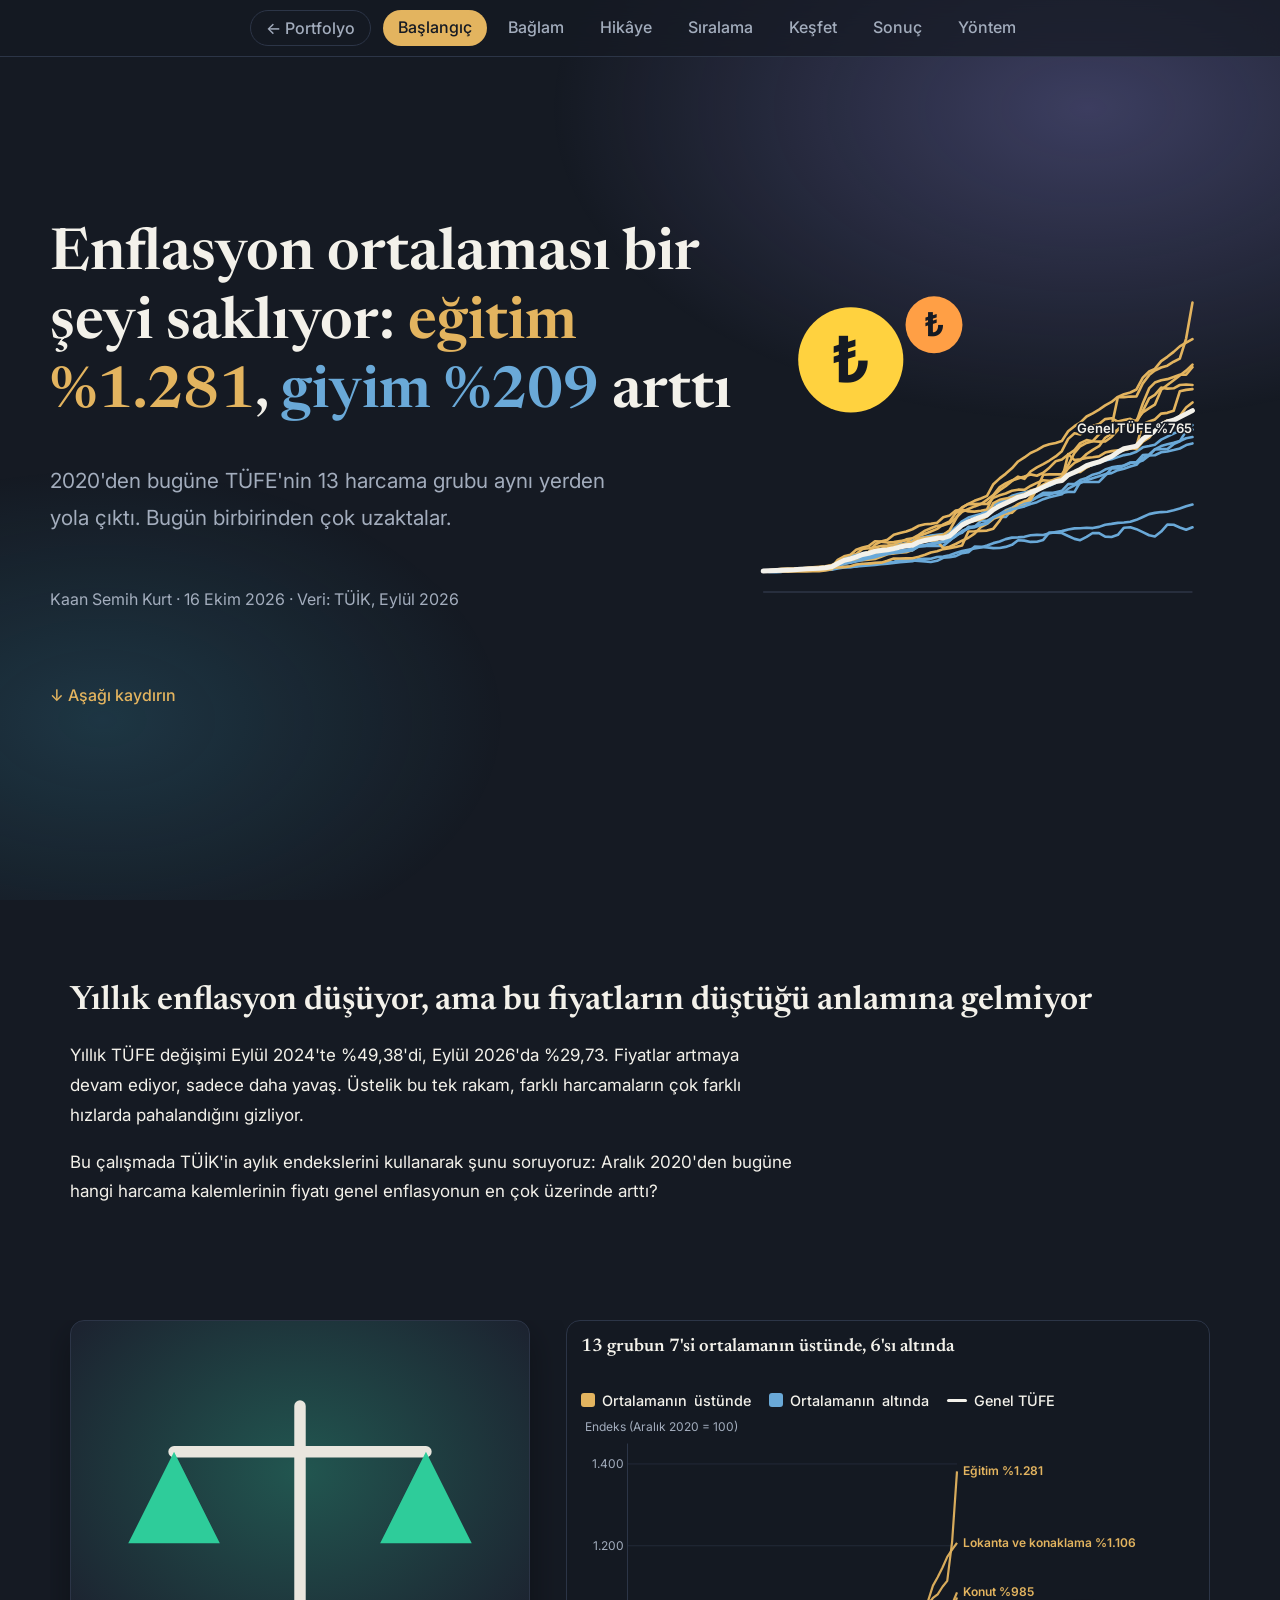
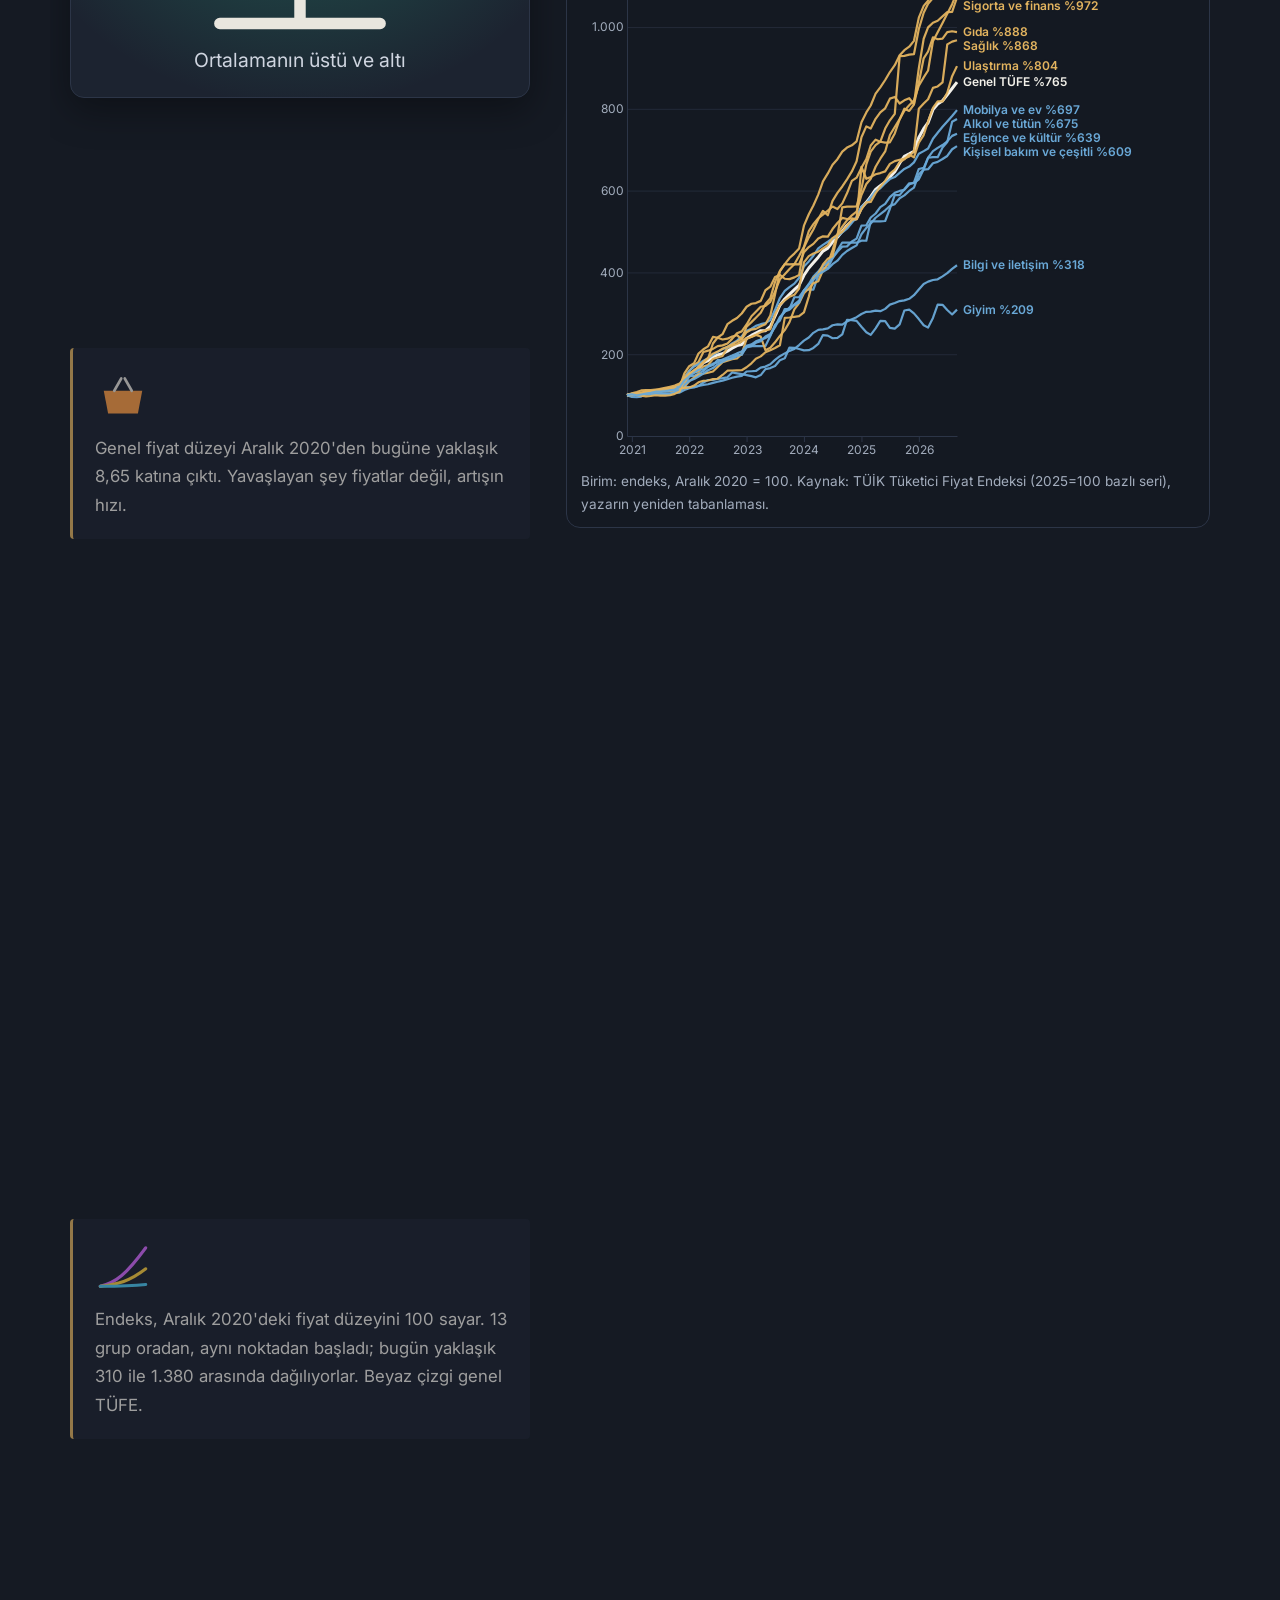
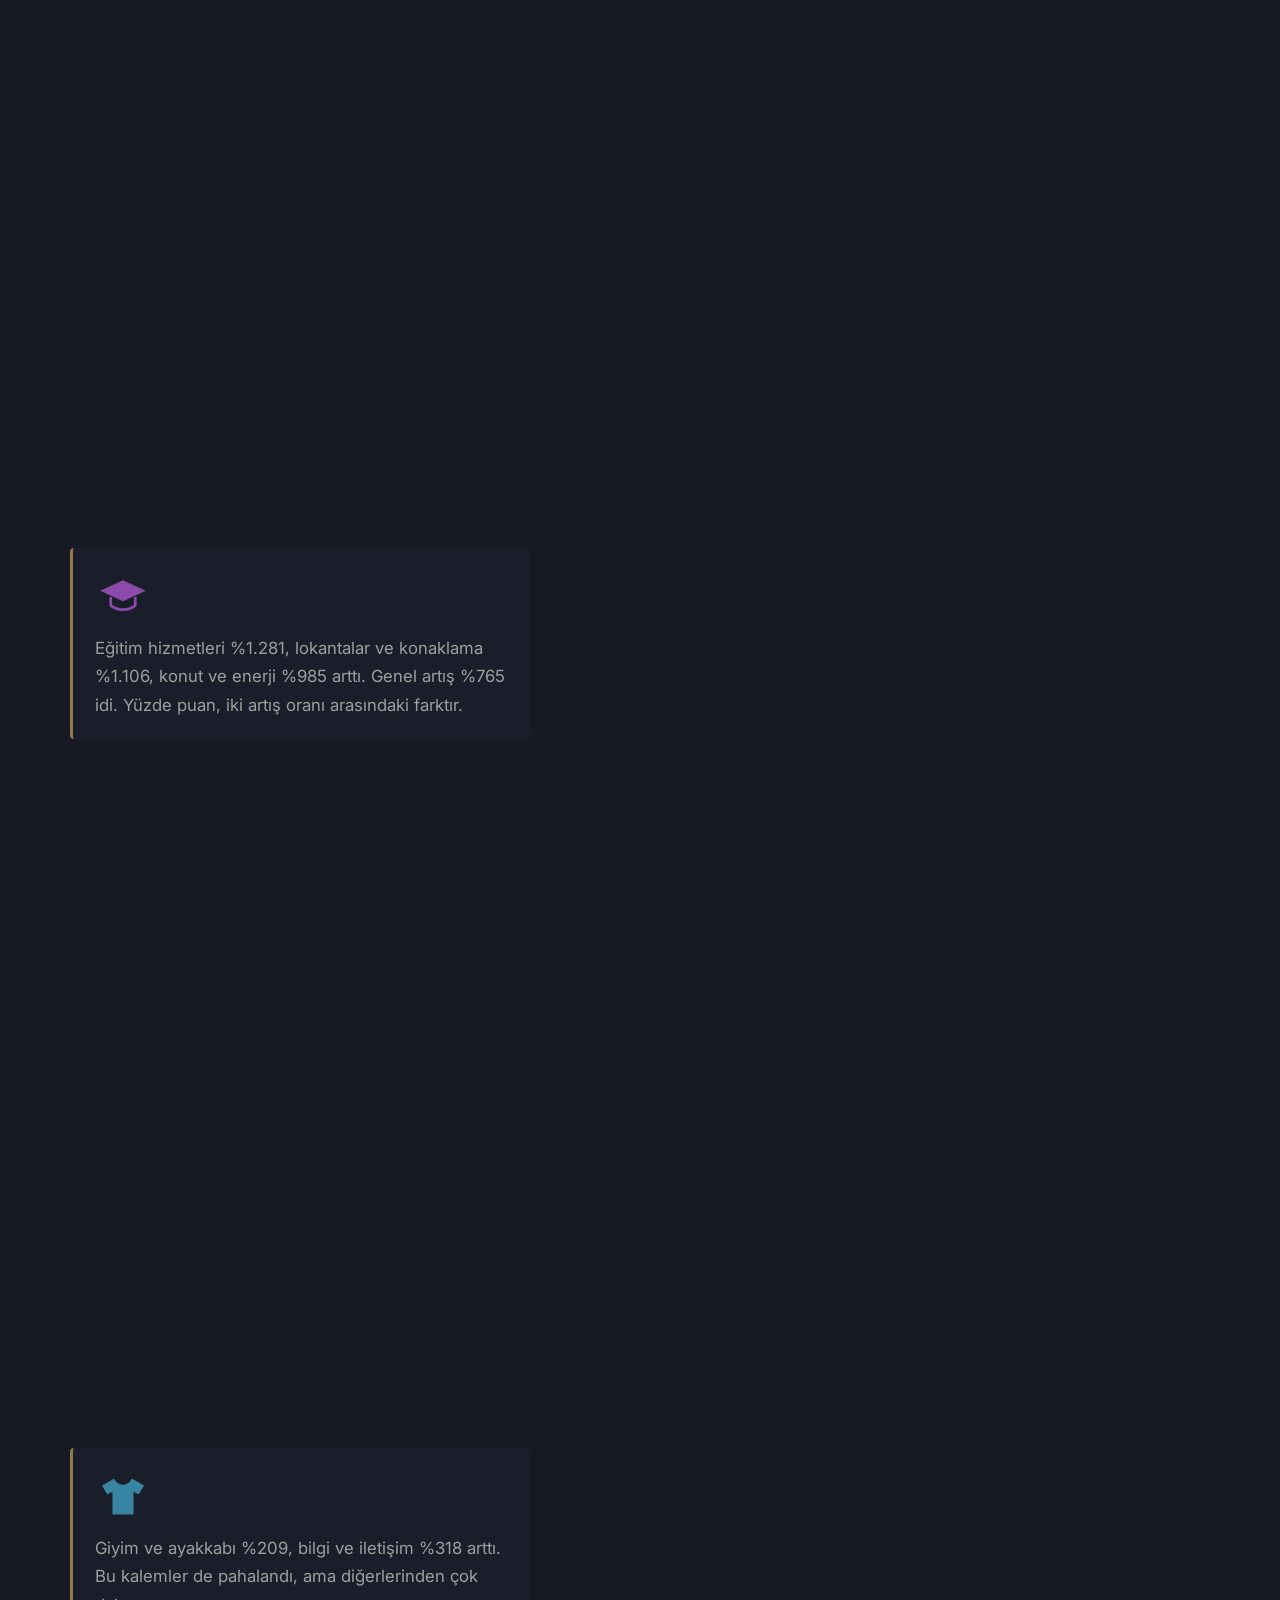
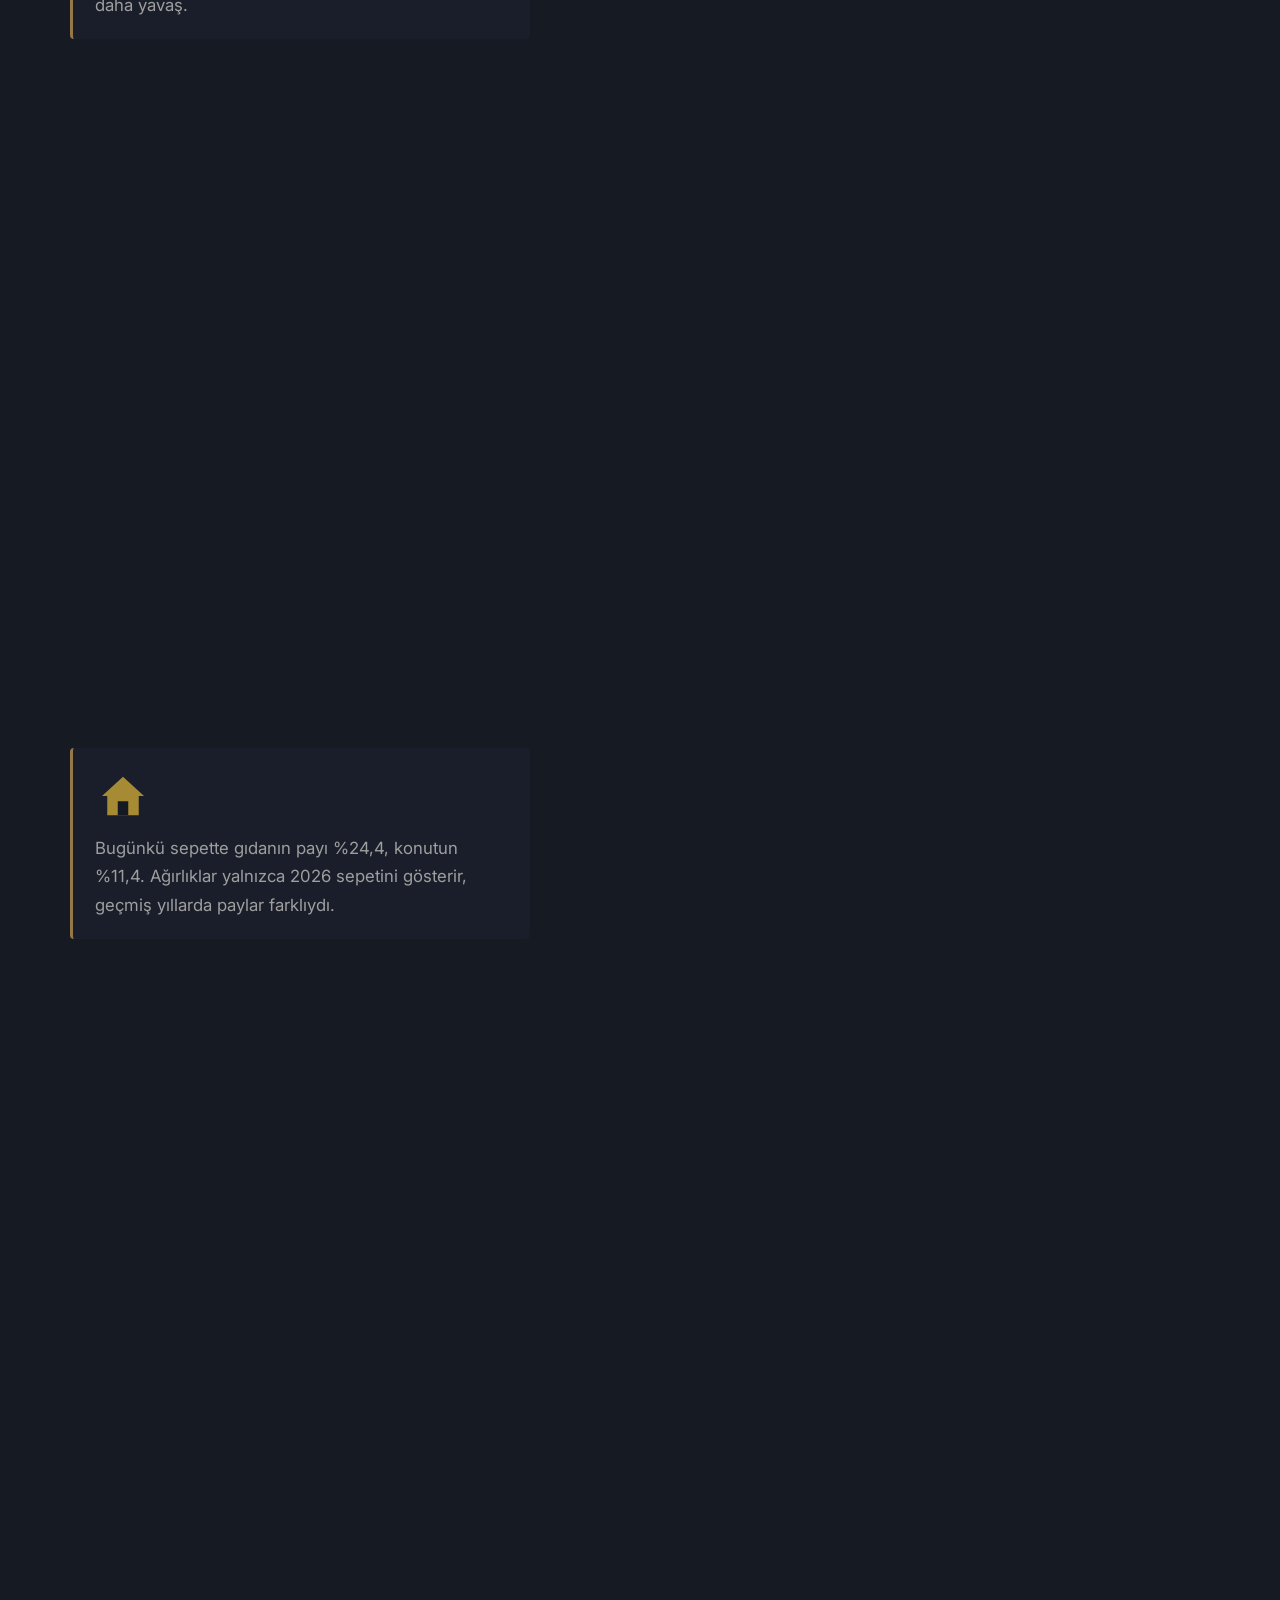
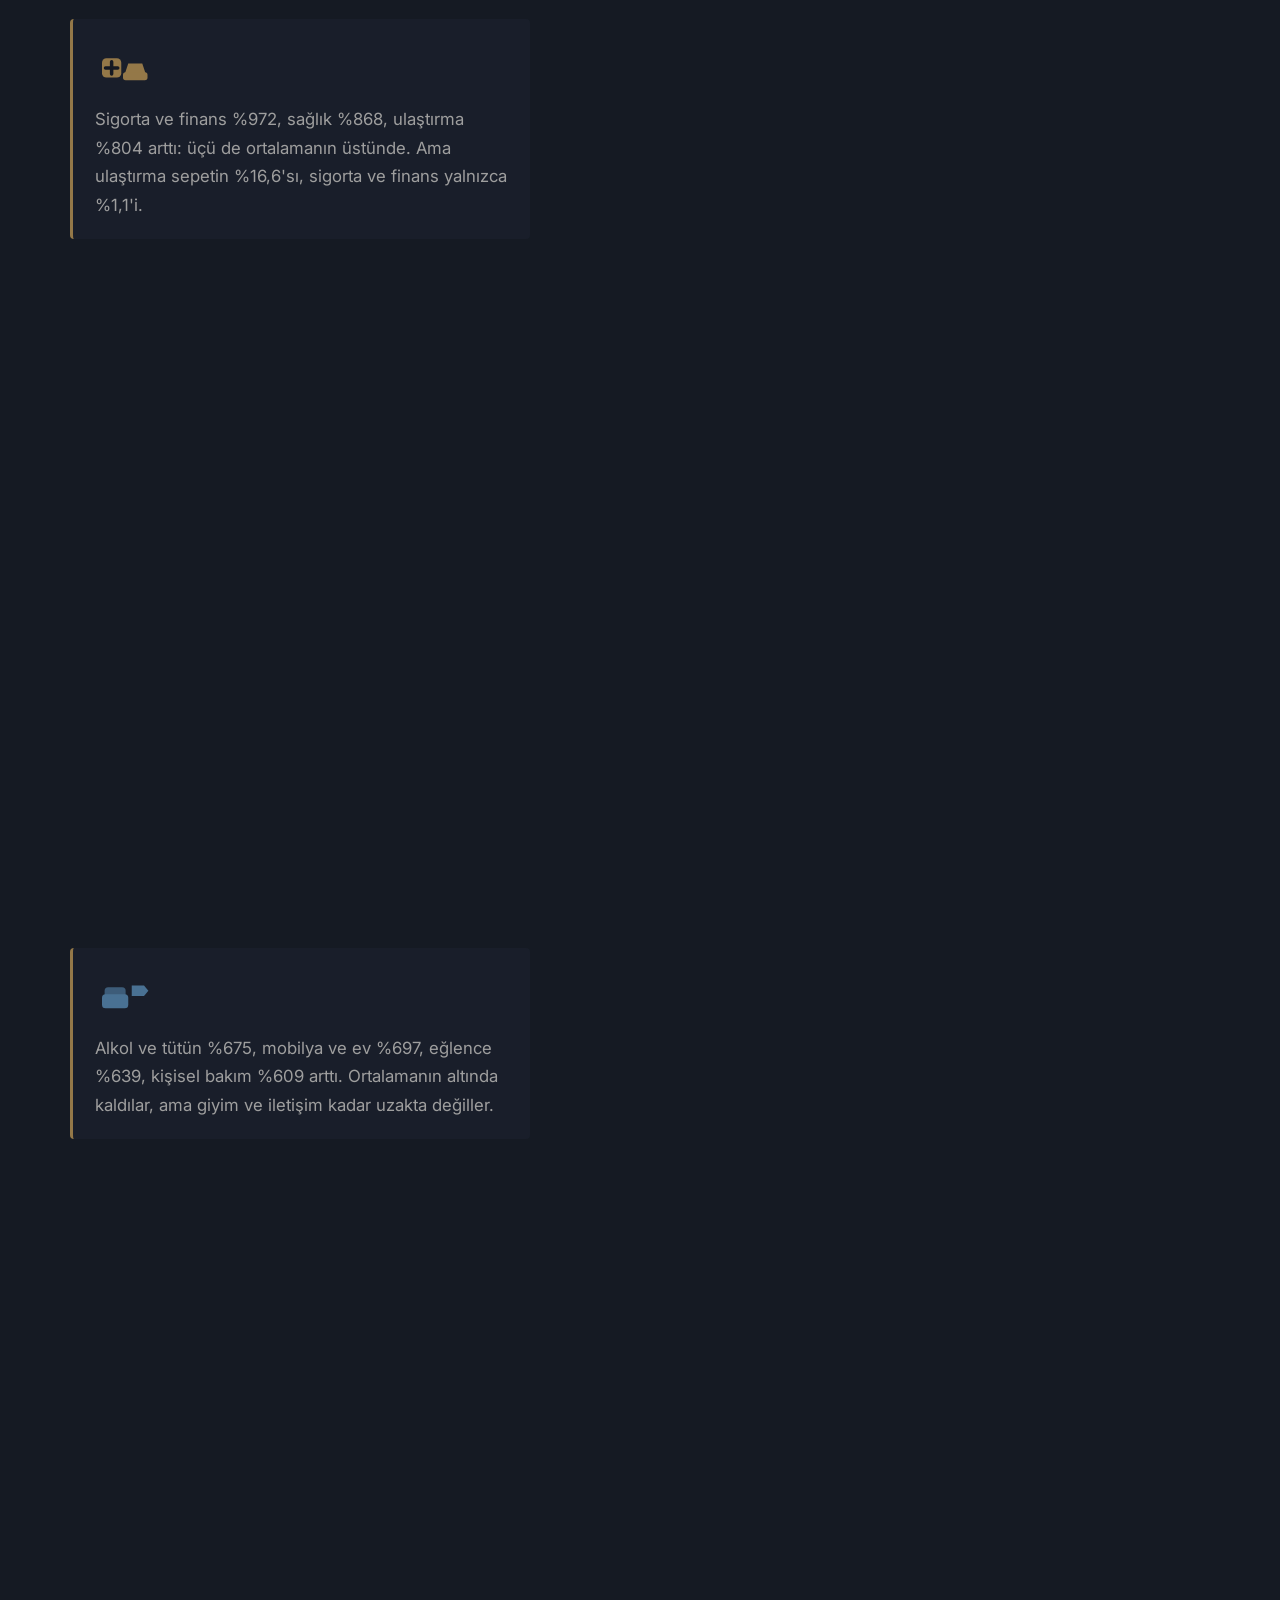
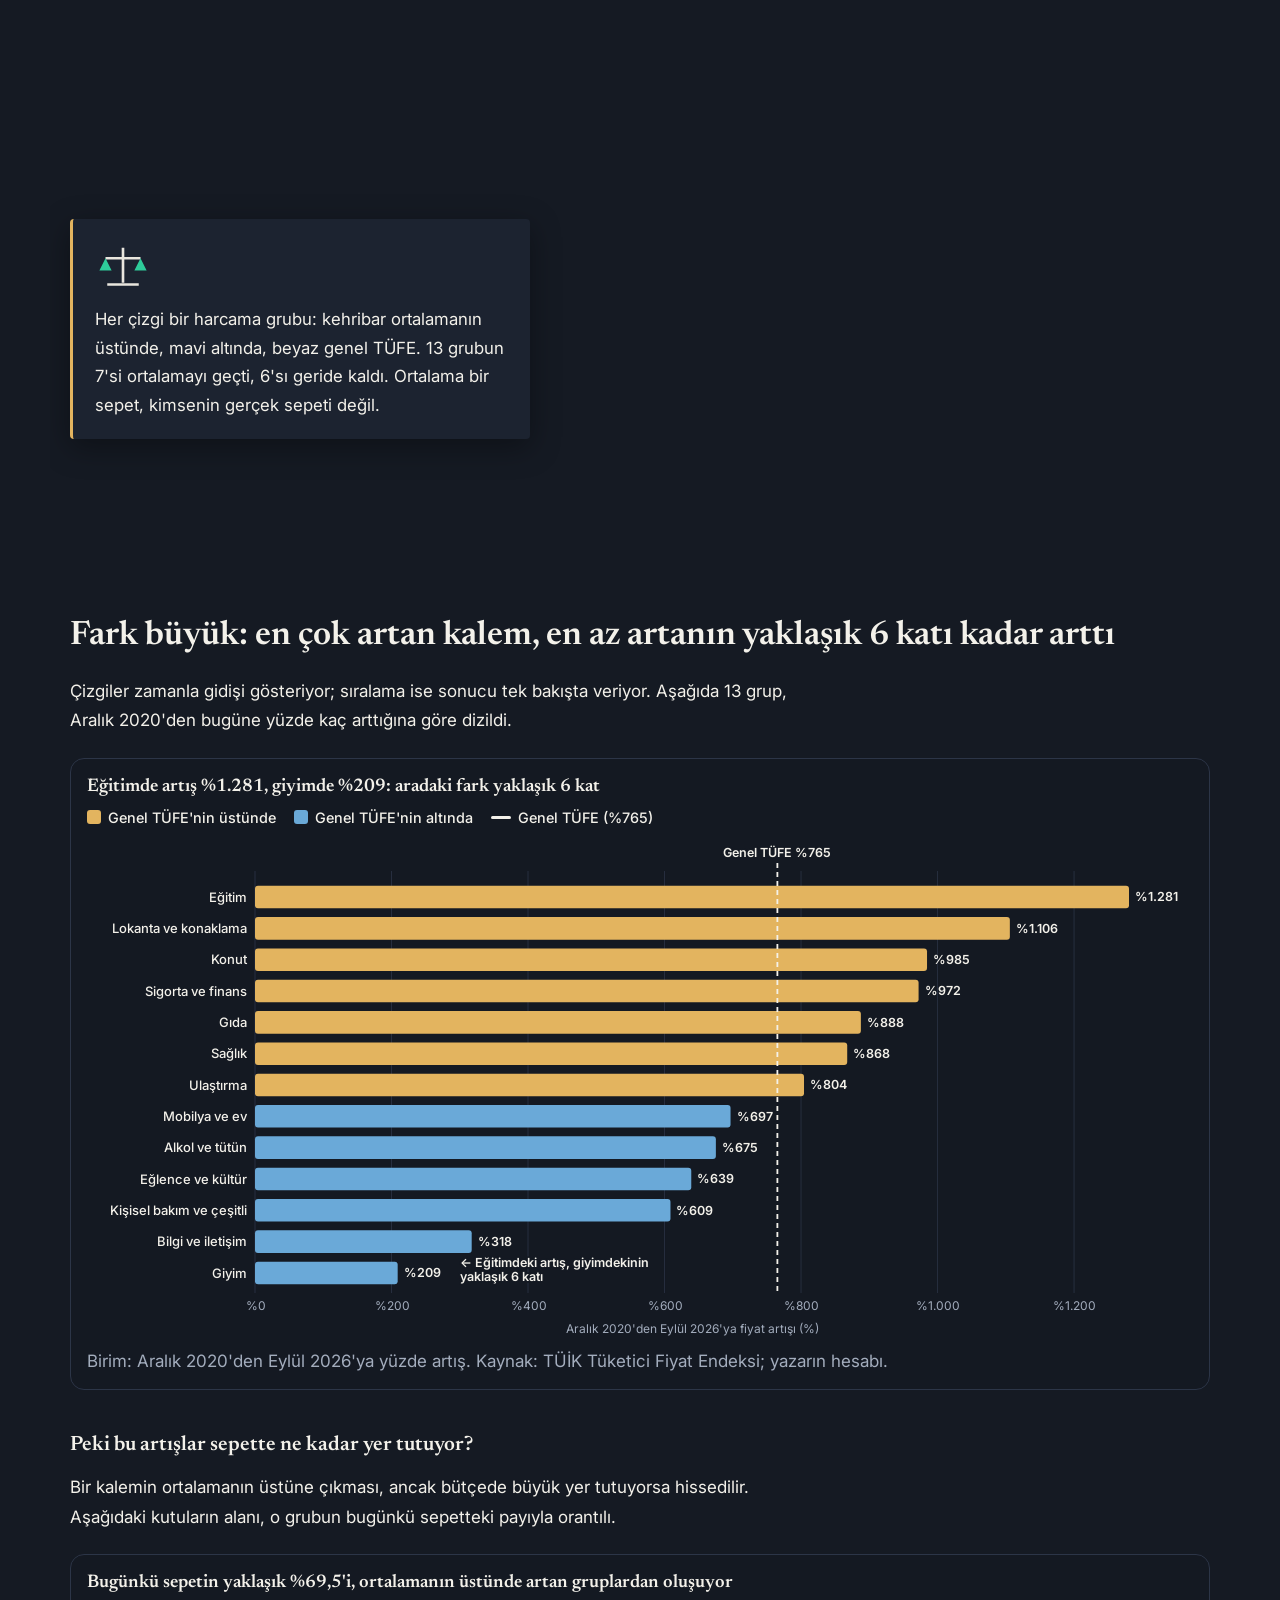
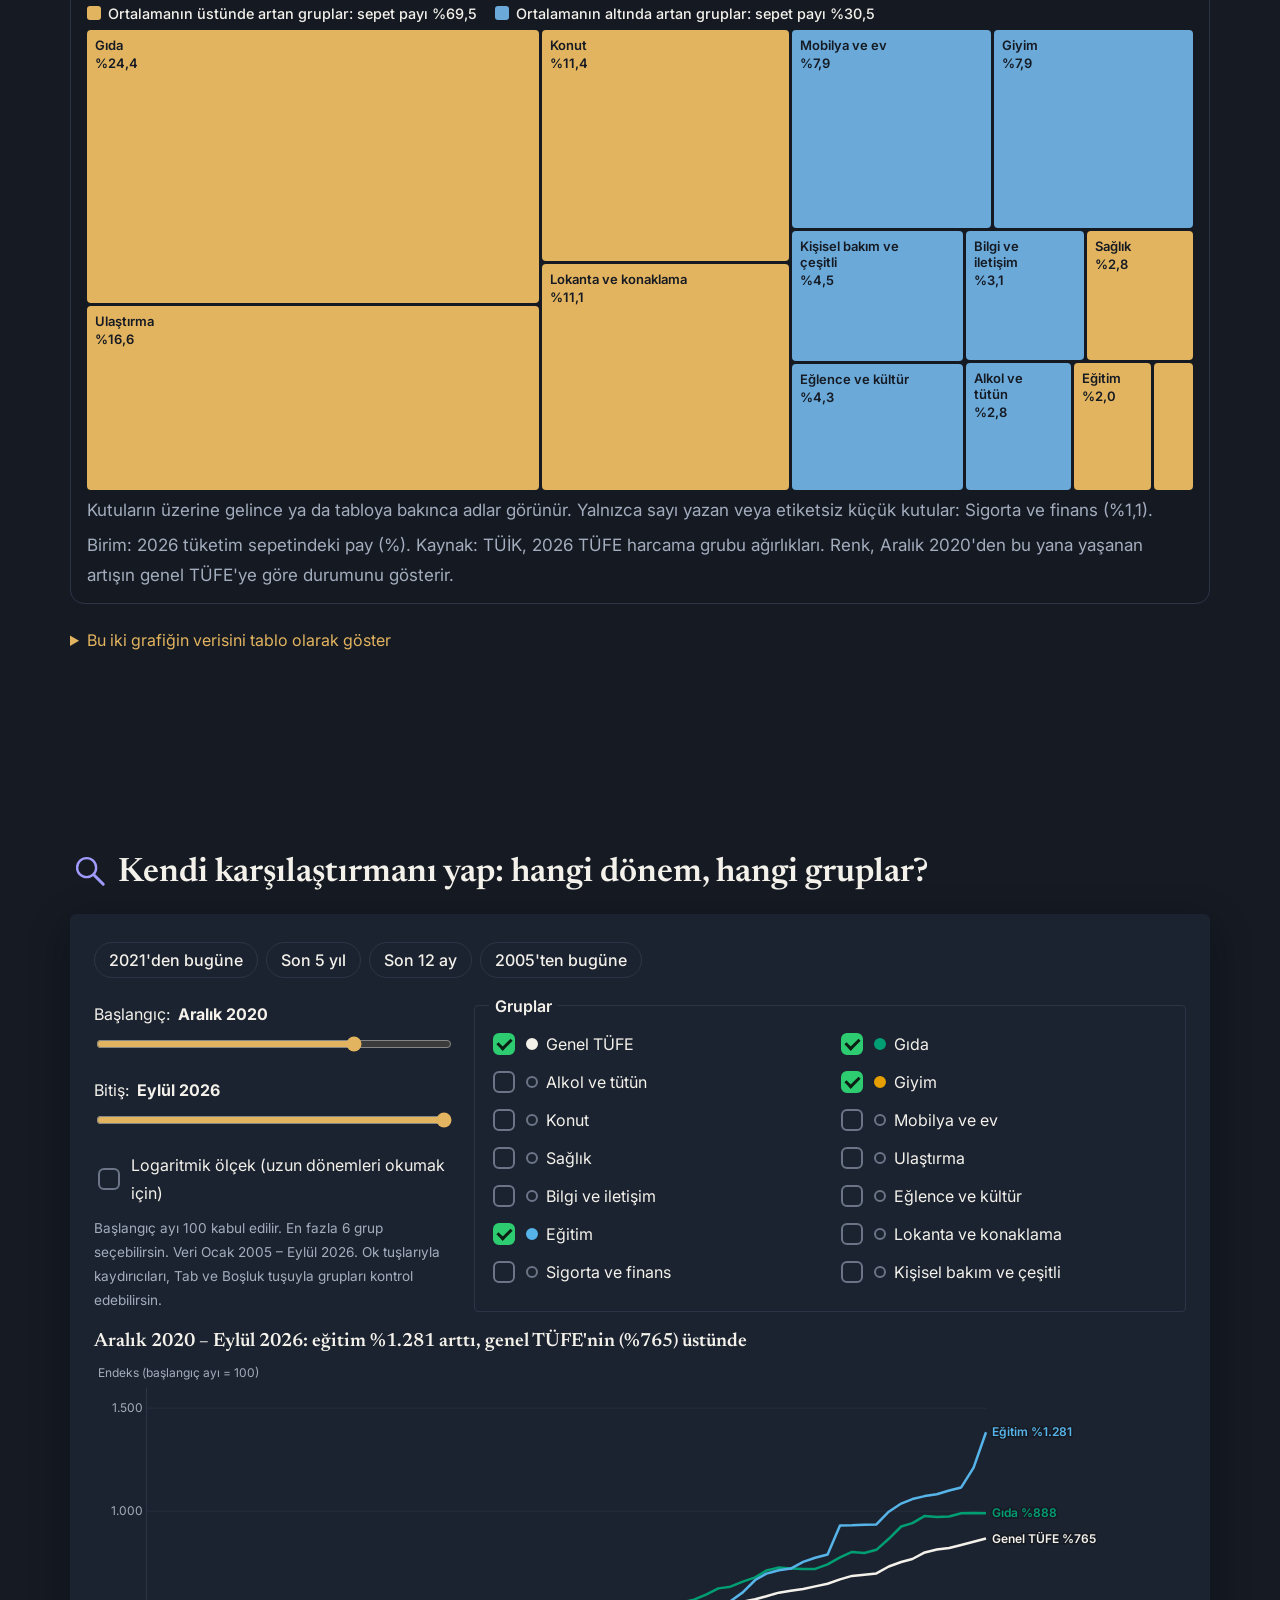
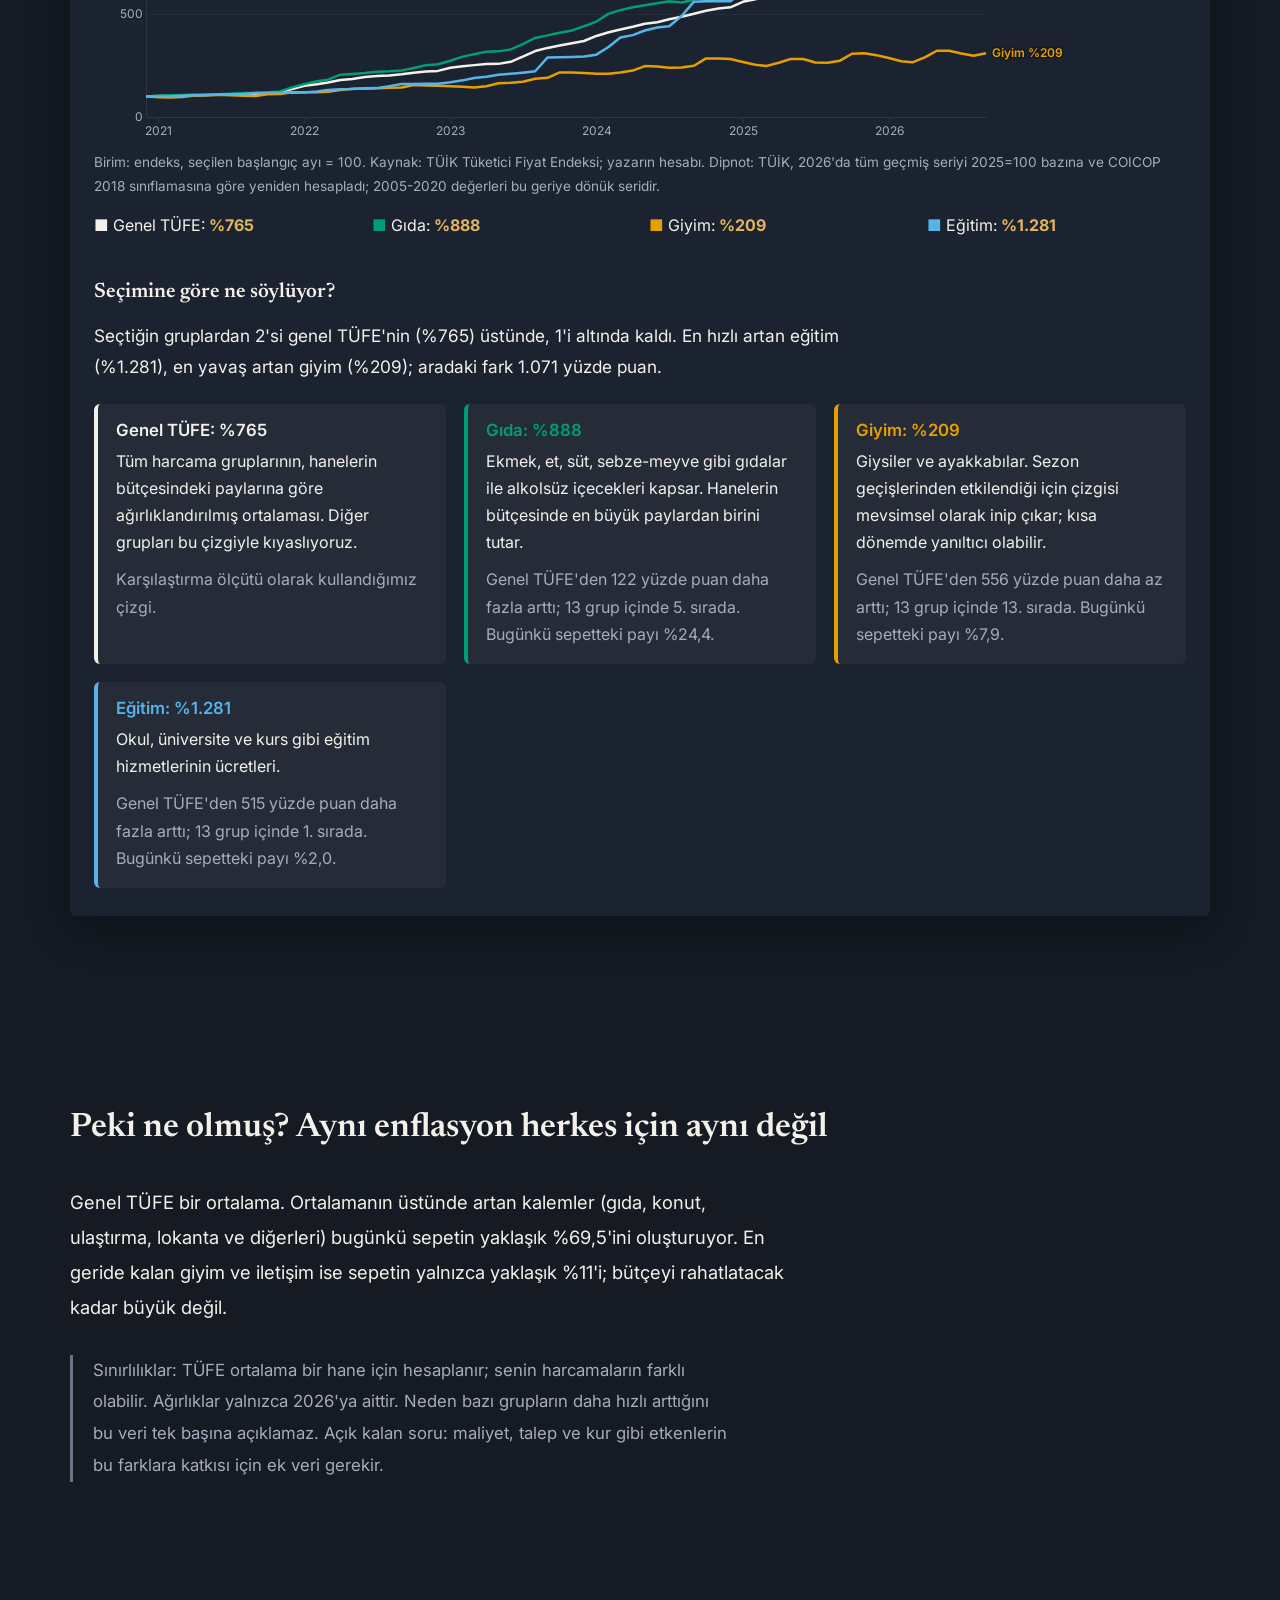
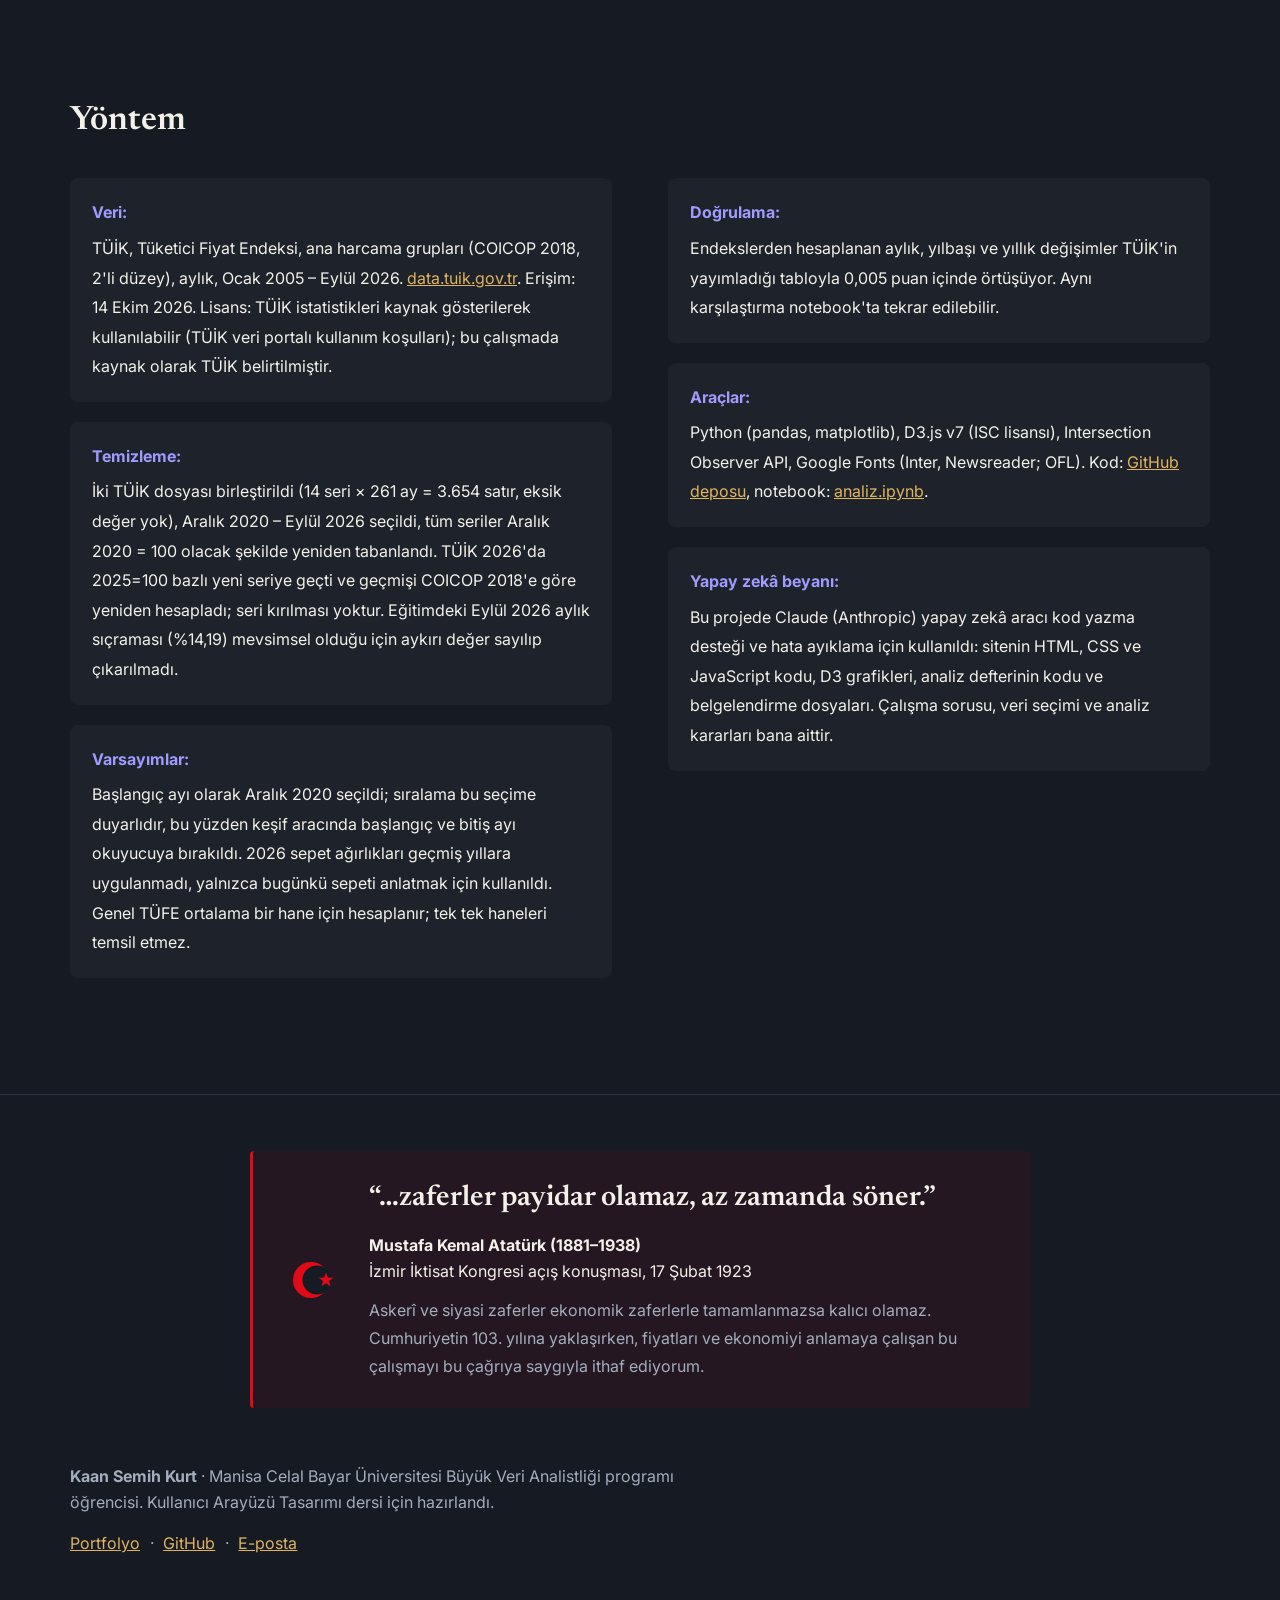
==== site/index.html @ 611d5a5f "Teslim paketi: site, notebook, belgeler" ====
<!DOCTYPE html>
<html lang="tr">
<head>
<meta charset="utf-8">
<meta name="viewport" content="width=device-width, initial-scale=1">
<title>Enflasyon ortalaması neyi saklıyor? Eğitim %1.281, giyim %209 arttı</title>
<meta name="description" content="2020'den 2026'ya TÜFE harcama gruplarının karşılaştırması: aynı genel enflasyonun altında bazı kalemler yaklaşık 3 kat, bazıları 14 kat pahalandı.">
<link rel="canonical" href="https://kaansemihkurt.github.io/tufe-enflasyon/">
<meta property="og:type" content="article">
<meta property="og:locale" content="tr_TR">
<meta property="og:url" content="https://kaansemihkurt.github.io/tufe-enflasyon/">
<meta property="og:title" content="Enflasyon ortalaması neyi saklıyor?">
<meta property="og:description" content="Aralık 2020'de 100 lira olan sepet bugün 865 lira. Ama eğitim %1.281, giyim %209 arttı. Veri hikâyesi.">
<meta property="og:image" content="https://kaansemihkurt.github.io/tufe-enflasyon/img/og.png">
<meta property="og:image:width" content="1200">
<meta property="og:image:height" content="627">
<meta property="og:image:alt" content="13 harcama grubunun fiyat artışı: eğitim %1.281, giyim %209, genel TÜFE %765">
<meta name="twitter:card" content="summary_large_image">
<link rel="icon" href="data:image/svg+xml,%3Csvg xmlns='http://www.w3.org/2000/svg' viewBox='0 0 32 32'%3E%3Crect width='32' height='32' rx='6' fill='%23151a23'/%3E%3Cpath d='M4 26 L13 17 L18 21 L28 6' stroke='%23e3b45f' stroke-width='3' fill='none'/%3E%3C/svg%3E">
<link rel="preconnect" href="https://fonts.googleapis.com">
<link rel="preconnect" href="https://fonts.gstatic.com" crossorigin>
<link href="https://fonts.googleapis.com/css2?family=Inter:wght@400;500;600&family=Newsreader:wght@400;600&display=swap" rel="stylesheet">
<link rel="stylesheet" href="css/style.css">
</head>
<body>
<div class="progress" id="prog" aria-hidden="true"></div>
<div class="bgfx" aria-hidden="true"><div class="bgl on"></div><div class="bgl"></div><div class="bgl"></div><div class="bgl"></div></div>
<a class="skip" href="#hikaye">Hikâyeye geç</a>
<nav class="topnav" aria-label="Hızlı erişim"><a class="back" data-link="portfolyo">← Portfolyo</a><a href="#baslangic">Başlangıç</a><a href="#baglam">Bağlam</a><a href="#scrolly">Hikâye</a><a href="#siralama">Sıralama</a><a href="#kesif">Keşfet</a><a href="#sonuc">Sonuç</a><a href="#yontem">Yöntem</a></nav>
<header class="wrap hero" id="baslangic" data-scene="0">
  <div class="hero-art" id="heroArt"></div>
  <h1>Enflasyon ortalaması bir şeyi saklıyor: <span class="up">eğitim %1.281</span>, <span class="down">giyim %209</span> arttı</h1>
  <p class="sub">2020'den bugüne TÜFE'nin 13 harcama grubu aynı yerden yola çıktı. Bugün birbirinden çok uzaktalar.</p>
  <p class="meta">Kaan Semih Kurt · 16 Ekim 2026 · Veri: TÜİK, Eylül 2026</p>
  <p class="hint"><span aria-hidden="true">↓</span> Aşağı kaydırın</p>
</header>

<main id="hikaye">
<section class="wrap" aria-labelledby="baglam" data-scene="1">
  <h2 id="baglam">Yıllık enflasyon düşüyor, ama bu fiyatların düştüğü anlamına gelmiyor</h2>
  <p>Yıllık TÜFE değişimi Eylül 2024'te %49,38'di, Eylül 2026'da %29,73. Fiyatlar artmaya devam ediyor, sadece daha yavaş. Üstelik bu tek rakam, farklı harcamaların çok farklı hızlarda pahalandığını gizliyor.</p>
  <p>Bu çalışmada TÜİK'in aylık endekslerini kullanarak şunu soruyoruz: Aralık 2020'den bugüne hangi harcama kalemlerinin fiyatı genel enflasyonun en çok üzerinde arttı?</p>
</section>

<div class="wrap scrolly" id="scrolly" data-scene="1">
  <div class="steps">
    <div class="stage" aria-hidden="true"><svg class="scn" viewBox="0 0 400 300" preserveAspectRatio="xMidYMid meet" aria-hidden="true"><path d="M110 130h180l-20 110H130z" fill="#ff9f45"/><path d="M150 130l30-60M250 130l-30-60" stroke="#e9e6de" stroke-width="10" fill="none" stroke-linecap="round"/><circle cx="170" cy="115" r="14" fill="#ff6b6b"/><circle cx="205" cy="108" r="14" fill="#2ecc9a"/><circle cx="238" cy="116" r="14" fill="#ffd23f"/><text x="200" y="288" text-anchor="middle" font-family="Inter,sans-serif" font-size="17" fill="#cfd5e0">Genel sepet</text></svg><svg class="scn" viewBox="0 0 400 300" preserveAspectRatio="xMidYMid meet" aria-hidden="true"><g fill="none" stroke-linecap="round" stroke-width="10"><path d="M40 250C140 240 220 180 360 50" stroke="#d66bff"/><path d="M40 250C150 248 250 210 360 140" stroke="#ffd23f"/><path d="M40 250C160 252 260 250 360 235" stroke="#4cc9f0"/></g><circle cx="40" cy="250" r="12" fill="#e9e6de"/><text x="200" y="288" text-anchor="middle" font-family="Inter,sans-serif" font-size="17" fill="#cfd5e0">13 grup, tek başlangıç noktası</text></svg><svg class="scn" viewBox="0 0 400 300" preserveAspectRatio="xMidYMid meet" aria-hidden="true"><path d="M80 110L170 70 260 110 170 150z" fill="#d66bff"/><path d="M120 135v40c30 20 70 20 100 0v-40" stroke="#d66bff" stroke-width="10" fill="none"/><path d="M250 200l60-55 60 55h-14v50h-92v-50z" fill="#ffd23f"/><circle cx="120" cy="235" r="26" fill="#8bd450"/><circle cx="120" cy="235" r="16" fill="#151a23"/><text x="200" y="288" text-anchor="middle" font-family="Inter,sans-serif" font-size="17" fill="#cfd5e0">Eğitim · Lokanta · Konut</text></svg><svg class="scn" viewBox="0 0 400 300" preserveAspectRatio="xMidYMid meet" aria-hidden="true"><path d="M110 90l-50 28 20 38 22-10v100h96V146l22 10 20-38-50-28c-8 18-24 26-40 26s-32-8-40-26z" fill="#4cc9f0"/><rect x="270" y="110" width="70" height="130" rx="14" fill="#4d8dff"/><circle cx="305" cy="222" r="6" fill="#151a23"/><text x="200" y="288" text-anchor="middle" font-family="Inter,sans-serif" font-size="17" fill="#cfd5e0">Giyim · Bilgi ve iletişim</text></svg><svg class="scn" viewBox="0 0 400 300" preserveAspectRatio="xMidYMid meet" aria-hidden="true"><path d="M70 190c0-40 40-60 80-60s80 20 80 60v40H70z" fill="#ff9f45"/><path d="M110 150l14 30M150 140l14 30M190 150l14 30" stroke="#151a23" stroke-width="6" stroke-linecap="round"/><path d="M250 170l55-50 55 50h-12v70h-86v-70z" fill="#ffd23f"/><text x="200" y="288" text-anchor="middle" font-family="Inter,sans-serif" font-size="17" fill="#cfd5e0">Gıda · Konut</text></svg><svg class="scn" viewBox="0 0 400 300" preserveAspectRatio="xMidYMid meet" aria-hidden="true"><rect x="60" y="120" width="120" height="110" rx="14" fill="#e3b45f"/><path d="M120 142v66M87 175h66" stroke="#151a23" stroke-width="14" stroke-linecap="round"/><path d="M215 200l16-46h96l16 46z" fill="#e3b45f"/><rect x="205" y="196" width="150" height="34" rx="10" fill="#e3b45f"/><circle cx="240" cy="236" r="16" fill="#151a23" stroke="#e3b45f" stroke-width="6"/><circle cx="320" cy="236" r="16" fill="#151a23" stroke="#e3b45f" stroke-width="6"/><text x="200" y="288" text-anchor="middle" font-family="Inter,sans-serif" font-size="17" fill="#cfd5e0">Sigorta · Sağlık · Ulaştırma</text></svg><svg class="scn" viewBox="0 0 400 300" preserveAspectRatio="xMidYMid meet" aria-hidden="true"><rect x="60" y="150" width="150" height="70" rx="14" fill="#6aa9d8"/><rect x="72" y="118" width="126" height="44" rx="12" fill="#6aa9d8" opacity=".75"/><rect x="80" y="220" width="12" height="22" fill="#6aa9d8"/><rect x="178" y="220" width="12" height="22" fill="#6aa9d8"/><path d="M250 120h90l20 20-20 20h-90z" fill="#6aa9d8"/><circle cx="270" cy="140" r="6" fill="#151a23"/><rect x="250" y="200" width="100" height="36" rx="10" fill="#6aa9d8" opacity=".75"/><text x="200" y="288" text-anchor="middle" font-family="Inter,sans-serif" font-size="17" fill="#cfd5e0">Ortalamanın biraz altında</text></svg><svg class="scn" viewBox="0 0 400 300" preserveAspectRatio="xMidYMid meet" aria-hidden="true"><path d="M200 60v190M130 250h140M90 100h220" stroke="#e9e6de" stroke-width="10" fill="none" stroke-linecap="round"/><path d="M90 100l-40 80h80zM310 100l-40 80h80z" fill="#2ecc9a"/><text x="200" y="288" text-anchor="middle" font-family="Inter,sans-serif" font-size="17" fill="#cfd5e0">Ortalamanın üstü ve altı</text></svg></div>
    <div class="step" data-i="0"><div class="card"><svg class="ill" viewBox="0 0 64 64" aria-hidden="true"><path d="M10 26h44l-5 26H15z" fill="#ff9f45"/><path d="M22 26l8-14M42 26l-8-14" stroke="#e9e6de" stroke-width="3" fill="none" stroke-linecap="round"/></svg><p>Genel fiyat düzeyi Aralık 2020'den bugüne yaklaşık 8,65 katına çıktı. Yavaşlayan şey fiyatlar değil, artışın hızı.</p></div></div>
    <div class="step" data-i="1"><div class="card"><svg class="ill" viewBox="0 0 64 64" aria-hidden="true"><g fill="none" stroke-width="3.5" stroke-linecap="round"><path d="M6 54C24 50 36 40 58 10" stroke="#d66bff"/><path d="M6 54C26 52 40 48 58 34" stroke="#ffd23f"/><path d="M6 54C24 54 40 54 58 52" stroke="#4cc9f0"/></g></svg><p>Endeks, Aralık 2020'deki fiyat düzeyini 100 sayar. 13 grup oradan, aynı noktadan başladı; bugün yaklaşık 310 ile 1.380 arasında dağılıyorlar. Beyaz çizgi genel TÜFE.</p></div></div>
    <div class="step" data-i="2"><div class="card"><svg class="ill" viewBox="0 0 64 64" aria-hidden="true"><path d="M32 14L58 26 32 38 6 26z" fill="#d66bff"/><path d="M18 33v10c8 6 20 6 28 0V33" fill="none" stroke="#d66bff" stroke-width="3"/></svg><p>Eğitim hizmetleri %1.281, lokantalar ve konaklama %1.106, konut ve enerji %985 arttı. Genel artış %765 idi. Yüzde puan, iki artış oranı arasındaki farktır.</p></div></div>
    <div class="step" data-i="3"><div class="card"><svg class="ill" viewBox="0 0 64 64" aria-hidden="true"><path d="M22 12l-14 8 6 10 6-3v26h24V27l6 3 6-10-14-8c-2 5-6 7-10 7s-8-2-10-7z" fill="#4cc9f0"/></svg><p>Giyim ve ayakkabı %209, bilgi ve iletişim %318 arttı. Bu kalemler de pahalandı, ama diğerlerinden çok daha yavaş.</p></div></div>
    <div class="step" data-i="4"><div class="card"><svg class="ill" viewBox="0 0 64 64" aria-hidden="true"><path d="M8 32L32 10l24 22h-6v22H14V32z" fill="#ffd23f"/><rect x="26" y="38" width="12" height="16" fill="#151a23"/></svg><p>Bugünkü sepette gıdanın payı %24,4, konutun %11,4. Ağırlıklar yalnızca 2026 sepetini gösterir, geçmiş yıllarda paylar farklıydı.</p></div></div>
    <div class="step" data-i="5"><div class="card"><svg class="ill" viewBox="0 0 64 64" aria-hidden="true"><rect x="8" y="22" width="22" height="22" rx="5" fill="#e3b45f"/><path d="M19 26v14M12 33h14" stroke="#151a23" stroke-width="4" stroke-linecap="round"/><path d="M34 40l4-12h16l4 12z" fill="#e3b45f"/><rect x="32" y="38" width="28" height="9" rx="3" fill="#e3b45f"/></svg><p>Sigorta ve finans %972, sağlık %868, ulaştırma %804 arttı: üçü de ortalamanın üstünde. Ama ulaştırma sepetin %16,6'sı, sigorta ve finans yalnızca %1,1'i.</p></div></div>
    <div class="step" data-i="6"><div class="card"><svg class="ill" viewBox="0 0 64 64" aria-hidden="true"><rect x="8" y="30" width="30" height="16" rx="4" fill="#6aa9d8"/><rect x="11" y="22" width="24" height="12" rx="4" fill="#6aa9d8" opacity=".75"/><path d="M42 20h14l5 6-5 6H42z" fill="#6aa9d8"/></svg><p>Alkol ve tütün %675, mobilya ve ev %697, eğlence %639, kişisel bakım %609 arttı. Ortalamanın altında kaldılar, ama giyim ve iletişim kadar uzakta değiller.</p></div></div>
    <div class="step" data-i="7"><div class="card"><svg class="ill" viewBox="0 0 64 64" aria-hidden="true"><path d="M32 10v40M14 52h36M12 22h40" stroke="#e9e6de" stroke-width="3" fill="none"/><path d="M12 22l-7 14h14zM52 22l-7 14h14z" fill="#2ecc9a"/></svg><p>Her çizgi bir harcama grubu: kehribar ortalamanın üstünde, mavi altında, beyaz genel TÜFE. 13 grubun 7'si ortalamayı geçti, 6'sı geride kaldı. Ortalama bir sepet, kimsenin gerçek sepeti değil.</p></div></div>
  </div>
  <figure>
    <figcaption class="t" id="ctitle" aria-live="polite"></figcaption>
    <div class="lg" id="lg" hidden><span><i class="sw up"></i><b class="lw">Ortalamanın </b><b class="cp">üstünde</b></span><span><i class="sw down"></i><b class="lw">Ortalamanın </b><b class="cp">altında</b></span><span><i class="sw gen"></i><b>Genel TÜFE</b></span></div>
    <svg id="chart" role="img" aria-label="Harcama gruplarının endeks çizgi grafiği"></svg>
    <p class="note">Birim: endeks, Aralık 2020 = 100. Kaynak: TÜİK Tüketici Fiyat Endeksi (2025=100 bazlı seri), yazarın yeniden tabanlaması.</p>
  </figure>
</div>
<p class="wrap err" id="err" hidden>Veri yüklenemedi. data/ klasöründeki CSV dosyalarının ve js/d3.min.js dosyasının yerinde olduğunu kontrol edin.</p>

<section class="wrap" aria-labelledby="siralama" data-scene="2">
  <h2 id="siralama">Fark büyük: en çok artan kalem, en az artanın yaklaşık 6 katı kadar arttı</h2>
  <p>Çizgiler zamanla gidişi gösteriyor; sıralama ise sonucu tek bakışta veriyor. Aşağıda 13 grup, Aralık 2020'den bugüne yüzde kaç arttığına göre dizildi.</p>
  <figure class="cfig" id="figBar">
    <figcaption class="t">Eğitimde artış %1.281, giyimde %209: aradaki fark yaklaşık 6 kat</figcaption>
    <div class="lg"><span><i class="sw up"></i>Genel TÜFE'nin üstünde</span><span><i class="sw down"></i>Genel TÜFE'nin altında</span><span><i class="sw gen"></i>Genel TÜFE (%765)</span></div>
    <svg id="bar" role="img" aria-label="Harcama gruplarına göre fiyat artışı, sıralı yatay çubuk grafik"></svg>
    <p class="note">Birim: Aralık 2020'den Eylül 2026'ya yüzde artış. Kaynak: TÜİK Tüketici Fiyat Endeksi; yazarın hesabı.</p>
  </figure>
  <h3 id="sepet" class="xh">Peki bu artışlar sepette ne kadar yer tutuyor?</h3>
  <p>Bir kalemin ortalamanın üstüne çıkması, ancak bütçede büyük yer tutuyorsa hissedilir. Aşağıdaki kutuların alanı, o grubun bugünkü sepetteki payıyla orantılı.</p>
  <figure class="cfig" id="figTree">
    <figcaption class="t">Bugünkü sepetin yaklaşık %69,5'i, ortalamanın üstünde artan gruplardan oluşuyor</figcaption>
    <div class="lg" id="treeLg"></div>
    <svg id="tree" role="img" aria-label="Sepet payına göre harcama grupları, treemap"></svg>
    <p class="note" id="treeSmall"></p>
    <p class="note">Birim: 2026 tüketim sepetindeki pay (%). Kaynak: TÜİK, 2026 TÜFE harcama grubu ağırlıkları. Renk, Aralık 2020'den bu yana yaşanan artışın genel TÜFE'ye göre durumunu gösterir.</p>
  </figure>
  <details class="tbl">
    <summary>Bu iki grafiğin verisini tablo olarak göster</summary>
    <table>
      <caption>Harcama gruplarına göre fiyat artışı ve sepet payı</caption>
      <thead><tr><th scope="col">Grup</th><th scope="col">Artış (Aralık 2020 – Eylül 2026)</th><th scope="col">Sepet payı (2026)</th><th scope="col">Genel TÜFE'ye göre</th></tr></thead>
      <tbody id="tblBody"></tbody>
    </table>
  </details>
</section>

<section class="wrap" aria-labelledby="kesif" data-scene="2">
  <h2 id="kesif"><svg class="ill sm" viewBox="0 0 64 64" aria-hidden="true"><circle cx="28" cy="28" r="16" fill="none" stroke="#a29bfe" stroke-width="4"/><path d="M40 40l16 16" stroke="#a29bfe" stroke-width="5" stroke-linecap="round"/></svg>Kendi karşılaştırmanı yap: hangi dönem, hangi gruplar?</h2>
  <div class="explore">
    <div class="chips" id="chips" role="group" aria-label="Hazır dönemler"></div>
    <div class="controls">
      <div>
        <label for="base" class="ui">Başlangıç: <b id="baseTxt"></b></label>
        <input type="range" id="base" min="0" value="0">
        <label for="end" class="ui" style="margin-top:10px">Bitiş: <b id="endTxt"></b></label>
        <input type="range" id="end" min="0" value="0" aria-describedby="baseHelp">
        <label class="ui" style="margin-top:10px"><input type="checkbox" id="logScale"> Logaritmik ölçek (uzun dönemleri okumak için)</label>
        <p class="note" id="baseHelp">Başlangıç ayı 100 kabul edilir. En fazla 6 grup seçebilirsin. Veri Ocak 2005 – Eylül 2026. Ok tuşlarıyla kaydırıcıları, Tab ve Boşluk tuşuyla grupları kontrol edebilirsin.</p>
      </div>
      <fieldset><legend>Gruplar</legend><div class="chk" id="chk"></div></fieldset>
    </div>
    <h3 id="exTitle" aria-live="polite"></h3>
    <div style="height:380px;position:relative"><svg id="ex-chart" role="img" aria-label="Seçilen grupların karşılaştırma grafiği"></svg><div id="tip" class="tip" hidden></div></div>
    <p class="note">Birim: endeks, seçilen başlangıç ayı = 100. Kaynak: TÜİK Tüketici Fiyat Endeksi; yazarın hesabı. Dipnot: TÜİK, 2026'da tüm geçmiş seriyi 2025=100 bazına ve COICOP 2018 sınıflamasına göre yeniden hesapladı; 2005-2020 değerleri bu geriye dönük seridir.</p>
    <ul class="read" id="read"></ul>
    <h3 class="xh">Seçimine göre ne söylüyor?</h3>
    <div id="explain" class="explain" aria-live="polite"></div>
  </div>
</section>

<section class="wrap" aria-labelledby="sonuc" data-scene="3">
  <h2 id="sonuc">Peki ne olmuş? Aynı enflasyon herkes için aynı değil</h2>
  <p>Genel TÜFE bir ortalama. Ortalamanın üstünde artan kalemler (gıda, konut, ulaştırma, lokanta ve diğerleri) bugünkü sepetin yaklaşık %69,5'ini oluşturuyor. En geride kalan giyim ve iletişim ise sepetin yalnızca yaklaşık %11'i; bütçeyi rahatlatacak kadar büyük değil.</p>
  <p>Sınırlılıklar: TÜFE ortalama bir hane için hesaplanır; senin harcamaların farklı olabilir. Ağırlıklar yalnızca 2026'ya aittir. Neden bazı grupların daha hızlı arttığını bu veri tek başına açıklamaz. Açık kalan soru: maliyet, talep ve kur gibi etkenlerin bu farklara katkısı için ek veri gerekir.</p>
</section>

<section class="wrap" aria-labelledby="yontem" data-scene="3">
  <h2 id="yontem">Yöntem</h2>
  <div class="two">
    <div>
      <p><b>Veri:</b> TÜİK, Tüketici Fiyat Endeksi, ana harcama grupları (COICOP 2018, 2'li düzey), aylık, Ocak 2005 – Eylül 2026. <a href="https://data.tuik.gov.tr">data.tuik.gov.tr</a>. Erişim: 14 Ekim 2026. Lisans: TÜİK istatistikleri kaynak gösterilerek kullanılabilir (TÜİK veri portalı kullanım koşulları); bu çalışmada kaynak olarak TÜİK belirtilmiştir.</p>
      <p><b>Temizleme:</b> İki TÜİK dosyası birleştirildi (14 seri × 261 ay = 3.654 satır, eksik değer yok), Aralık 2020 – Eylül 2026 seçildi, tüm seriler Aralık 2020 = 100 olacak şekilde yeniden tabanlandı. TÜİK 2026'da 2025=100 bazlı yeni seriye geçti ve geçmişi COICOP 2018'e göre yeniden hesapladı; seri kırılması yoktur. Eğitimdeki Eylül 2026 aylık sıçraması (%14,19) mevsimsel olduğu için aykırı değer sayılıp çıkarılmadı.</p>
      <p><b>Varsayımlar:</b> Başlangıç ayı olarak Aralık 2020 seçildi; sıralama bu seçime duyarlıdır, bu yüzden keşif aracında başlangıç ve bitiş ayı okuyucuya bırakıldı. 2026 sepet ağırlıkları geçmiş yıllara uygulanmadı, yalnızca bugünkü sepeti anlatmak için kullanıldı. Genel TÜFE ortalama bir hane için hesaplanır; tek tek haneleri temsil etmez.</p>
    </div>
    <div>
      <p><b>Doğrulama:</b> Endekslerden hesaplanan aylık, yılbaşı ve yıllık değişimler TÜİK'in yayımladığı tabloyla 0,005 puan içinde örtüşüyor. Aynı karşılaştırma notebook'ta tekrar edilebilir.</p>
      <p><b>Araçlar:</b> Python (pandas, matplotlib), D3.js v7 (ISC lisansı), Intersection Observer API, Google Fonts (Inter, Newsreader; OFL). Kod: <a data-link="githubDepo">GitHub deposu</a>, notebook: <a data-link="notebook">analiz.ipynb</a>.</p>
      <p><b>Yapay zekâ beyanı:</b> Bu projede Claude (Anthropic) yapay zekâ aracı kod yazma desteği ve hata ayıklama için kullanıldı: sitenin HTML, CSS ve JavaScript kodu, D3 grafikleri, analiz defterinin kodu ve belgelendirme dosyaları. Çalışma sorusu, veri seçimi ve analiz kararları bana aittir.</p>
    </div>
  </div>
</section>
</main>

<footer><div class="wrap">
  <aside class="tribute" aria-label="Atatürk anısına">
    <svg viewBox="0 0 64 64" aria-hidden="true"><circle cx="28" cy="32" r="18" fill="#e30a17"/><circle cx="34" cy="32" r="14.5" fill="#151a23"/><path d="M43 24.5l1.9 5.1 5.4.2-4.3 3.3 1.5 5.2-4.5-3.1-4.5 3.1 1.5-5.2-4.3-3.3 5.4-.2z" fill="#e30a17"/></svg>
    <div><blockquote>“…zaferler payidar olamaz, az zamanda söner.”</blockquote>
    <p class="who"><b>Mustafa Kemal Atatürk (1881–1938)</b><br>İzmir İktisat Kongresi açış konuşması, 17 Şubat 1923</p>
    <p class="tn">Askerî ve siyasi zaferler ekonomik zaferlerle tamamlanmazsa kalıcı olamaz. Cumhuriyetin 103. yılına yaklaşırken, fiyatları ve ekonomiyi anlamaya çalışan bu çalışmayı bu çağrıya saygıyla ithaf ediyorum.</p></div>
  </aside>
  <p><b>Kaan Semih Kurt</b> · Manisa Celal Bayar Üniversitesi Büyük Veri Analistliği programı öğrencisi. Kullanıcı Arayüzü Tasarımı dersi için hazırlandı.</p>
  <ul class="links"><li><a data-link="portfolyo">Portfolyo</a></li><li><a data-link="linkedin">LinkedIn</a></li><li><a data-link="githubProfil">GitHub</a></li><li><a data-link="eposta">E-posta</a></li></ul>
</div></footer>

<script src="js/d3.min.js"></script>
<script src="js/config.js"></script>
<script src="js/app.js"></script>
</body>
</html>
---- site/css/style.css ----
:root{--bg:#151a23;--panel:#1c2330;--line:#2c3547;--text:#e9e6de;--muted:#a3adbd;--amber:#e3b45f;--blue:#6aa9d8;--teal:#7cc9b4;--gray:#6b7587;--serif:"Newsreader",Georgia,serif;--sans:"Inter",system-ui,sans-serif}
*{box-sizing:border-box}
html{scroll-behavior:smooth;scroll-padding-top:12px}
body{margin:0;background:var(--bg);color:var(--text);font:400 1.125rem/1.65 var(--serif);-webkit-font-smoothing:antialiased}
h1,h2,h3{font-weight:600;line-height:1.2;margin:0 0 .6em}
h1{font-size:clamp(2rem,5.5vw,3.6rem);max-width:20ch}
h2{font-size:clamp(1.5rem,3.2vw,2.1rem)}
h3{font-size:1.2rem}
p{margin:0 0 1em;max-width:62ch}
a{color:var(--amber)}
:focus-visible{outline:3px solid var(--blue);outline-offset:3px}
.wrap{max-width:1180px;margin:0 auto;padding:0 20px}
.skip{position:absolute;left:-999px}.skip:focus{left:12px;top:12px;background:var(--panel);padding:8px 12px;z-index:9}
.hero{min-height:92vh;display:flex;flex-direction:column;justify-content:center;padding:64px 0}
.sub{font-size:1.3rem;color:var(--muted);max-width:44ch}
.meta,.note,.ui,label,button,input,select{font-family:var(--sans)}
.meta{font-size:1rem;color:var(--muted);margin-top:28px}
.hint{font:500 1rem var(--sans);color:var(--amber);margin-top:56px}
.hint span{display:inline-block;animation:nudge 2s ease-in-out 3}
@keyframes nudge{50%{transform:translateY(7px)}}
section{padding:56px 0}
.scrolly{display:grid;grid-template-columns:minmax(300px,5fr) 7fr;gap:36px;align-items:start}
.steps{grid-column:1;grid-row:1}
.step{min-height:85vh;display:flex;align-items:center;opacity:.62;transition:opacity .4s}
.step.on{opacity:1}
.card{background:var(--panel);border-left:3px solid var(--amber);padding:20px 22px;border-radius:4px}
.card p{margin:0;font-size:1.0625rem}
.scrolly figure{grid-column:2;grid-row:1;position:sticky;top:5vh;height:90vh;margin:0;display:flex;flex-direction:column}
figcaption.t{font:600 1.15rem/1.3 var(--serif);min-height:3em}
#chart,#ex-chart{flex:1;min-height:0;width:100%;display:block}
#ex-chart{height:100%}
.note{font-size:.85rem;color:var(--muted);margin:6px 0 0;max-width:none}
.axis text{fill:var(--muted);font:12px var(--sans)}.axis path,.axis line{stroke:var(--line)}
.grid line{stroke:var(--line);stroke-opacity:.6}.grid path{display:none}
.lbl{font:600 12px var(--sans);paint-order:stroke;stroke:var(--bg);stroke-width:3px}
.explore{background:var(--panel);border-radius:6px;padding:28px 24px}
.controls{display:grid;grid-template-columns:minmax(220px,1fr) 2fr;gap:24px;margin-bottom:18px}
fieldset{border:1px solid var(--line);border-radius:4px;margin:0;padding:10px 14px}
legend{font:600 1rem var(--sans);padding:0 6px}
.chk{display:grid;grid-template-columns:1fr 1fr;gap:2px 14px}
label{font-size:1rem;display:flex;gap:8px;align-items:center;padding:4px 0;cursor:pointer;color:var(--text)}
input[type=checkbox]{width:18px;height:18px;accent-color:var(--amber)}
input[type=range]{width:100%;accent-color:var(--amber)}
.read{font:400 1rem/1.5 var(--sans);list-style:none;padding:0;margin:14px 0 0;display:grid;grid-template-columns:repeat(auto-fit,minmax(230px,1fr));gap:6px 18px}
.read b{color:var(--amber)}
.two{display:grid;grid-template-columns:1fr 1fr;gap:32px}
footer{border-top:1px solid var(--line);color:var(--muted);font:400 1rem/1.6 var(--sans);padding:32px 0 56px}
.err{background:#3a2326;padding:14px;border-radius:4px;font-family:var(--sans)}
@media(max-width:820px){
 .scrolly{display:flex;flex-direction:column}
 .scrolly figure{order:-1;position:sticky;top:0;height:50vh;background:var(--bg);z-index:2;padding-top:6px;border-bottom:1px solid var(--line)}
 figcaption.t{font-size:1rem;min-height:2.6em}
 .step{min-height:75vh;opacity:.65}.card{background:rgba(28,35,48,.96)}
 .controls,.two{grid-template-columns:1fr}
 .hero{min-height:85vh}
}
@media(prefers-reduced-motion:reduce){*{animation:none!important;transition:none!important;scroll-behavior:auto!important}}

body{background-image:radial-gradient(55% 45% at 88% 8%,rgba(162,155,254,.2),transparent 70%),radial-gradient(45% 40% at 5% 55%,rgba(76,201,240,.12),transparent 70%),radial-gradient(40% 35% at 70% 95%,rgba(255,143,199,.1),transparent 70%);background-repeat:no-repeat;background-size:100% 1100px}
.progress{position:fixed;top:0;left:0;height:3px;width:100%;transform-origin:0 50%;transform:scaleX(0);background:linear-gradient(90deg,#4cc9f0,#a29bfe,#ff8fc7,#ffd23f,#2ecc9a);z-index:20}
.step.on .card{box-shadow:0 8px 30px rgba(0,0,0,.35)}
.chips{display:flex;flex-wrap:wrap;gap:8px;margin:0 0 18px}
.chip{font:500 1rem var(--sans);color:var(--text);background:transparent;border:1px solid var(--line);border-radius:999px;padding:7px 14px;cursor:pointer;transition:background .2s,border-color .2s}
.chip:hover{background:rgba(255,255,255,.06);border-color:#a29bfe}
.dot{width:12px;height:12px;border-radius:50%;flex:none}
.tip{position:absolute;top:8px;pointer-events:none;background:rgba(21,26,35,.96);border:1px solid var(--line);border-radius:6px;padding:8px 11px;font:400 .9rem/1.5 var(--sans);z-index:3;white-space:nowrap}
.explore{box-shadow:0 12px 40px rgba(0,0,0,.3)}

/* --- v3: okunaklı yazı, yeşil onay kutusu, sahne geçişleri --- */
:root{--text:#f3f1ea}
body{font:400 1.0625rem/1.75 var(--sans);background-image:none}
h1,h2,h3,figcaption.t{font-family:var(--serif)}
p{max-width:66ch}.card p{font-size:1.05rem;line-height:1.7}
.explore p,.explore label,.read{font-family:var(--sans)}
input[type=checkbox]{appearance:none;-webkit-appearance:none;width:22px;height:22px;border:2px solid #6b7587;border-radius:6px;background:transparent;display:inline-grid;place-content:center;cursor:pointer;flex:none;transition:background .2s,border-color .2s}
input[type=checkbox]:checked{background:#2ecc71;border-color:#2ecc71}
input[type=checkbox]:checked::after{content:"";width:6px;height:11px;border:solid #0c1f14;border-width:0 3px 3px 0;transform:rotate(45deg) translate(-1px,-1px)}
.bgfx{position:fixed;inset:0;z-index:-1;pointer-events:none}
.bgl{position:absolute;inset:0;opacity:0;transition:opacity 1.6s ease}.bgl.on{opacity:1}
.bgl:nth-child(1){background:radial-gradient(60% 50% at 85% 12%,rgba(162,155,254,.28),transparent 70%),radial-gradient(45% 40% at 8% 80%,rgba(76,201,240,.16),transparent 70%)}
.bgl:nth-child(2){background:radial-gradient(55% 45% at 12% 20%,rgba(76,201,240,.2),transparent 70%),radial-gradient(50% 45% at 90% 85%,rgba(46,204,154,.14),transparent 70%)}
.bgl:nth-child(3){background:radial-gradient(55% 45% at 80% 15%,rgba(255,143,199,.2),transparent 70%),radial-gradient(50% 45% at 10% 85%,rgba(255,210,63,.13),transparent 70%)}
.bgl:nth-child(4){background:radial-gradient(55% 45% at 20% 15%,rgba(46,204,113,.16),transparent 70%),radial-gradient(50% 45% at 85% 90%,rgba(77,141,255,.18),transparent 70%)}
.rv{opacity:0;transform:translateY(36px);transition:opacity 1s cubic-bezier(.2,.7,.2,1),transform 1s cubic-bezier(.2,.7,.2,1)}.rv.in{opacity:1;transform:none}
.hero{transform:translateY(calc(var(--sy,0) * -.12px));will-change:transform}
.ill{width:56px;height:56px;display:block;margin-bottom:10px}.ill.sm{display:inline-block;width:38px;height:38px;margin:0 10px -8px 0}
.tribute{display:flex;gap:16px;align-items:flex-start;margin-top:36px;max-width:640px;padding:16px 18px;background:rgba(227,10,23,.08);border-left:3px solid #e30a17;border-radius:4px}
.tribute svg{width:46px;flex:none}.tribute p{margin:6px 0 0;font-size:1rem;line-height:1.6}.tribute .tn{color:var(--muted)}
@media(prefers-reduced-motion:reduce){.rv{opacity:1;transform:none}.hero{transform:none}}

/* --- v4: sayfa sonu, açıklama alanı, boşluklar --- */
section{padding:88px 0}
section[aria-labelledby=sonuc] p{font-size:1.15rem;line-height:1.9;margin-bottom:1.6em;max-width:60ch}
section[aria-labelledby=sonuc] p:nth-of-type(2){border-left:3px solid #6b7587;padding-left:20px;color:var(--muted);font-size:1.05rem}
section[aria-labelledby=yontem] h2,section[aria-labelledby=sonuc] h2{margin-bottom:1.1em}
.two{gap:28px 56px}
.two p{background:rgba(255,255,255,.04);border-radius:8px;padding:20px 22px;margin:0 0 20px;font-size:1rem;line-height:1.85;max-width:none}
.two p b{display:block;margin-bottom:6px;color:#a29bfe;font-family:var(--sans)}
.xh{margin:44px 0 14px;font-size:1.3rem}
.explain .sm{font:400 1.08rem/1.8 var(--sans);max-width:70ch;margin:0 0 22px}
.xg{display:grid;grid-template-columns:repeat(auto-fit,minmax(260px,1fr));gap:18px}
.xc{background:rgba(255,255,255,.04);border-left:4px solid;border-radius:6px;padding:16px 18px}
.xc h4{margin:0 0 8px;font:600 1.05rem var(--sans)}
.xc p{margin:0 0 10px;font:400 1rem/1.7 var(--sans)}.xc .cm{color:var(--muted);margin:0}
footer .tribute{max-width:780px;margin:0 auto 56px;padding:28px 30px;gap:22px;align-items:center}
footer .tribute svg{width:64px}
footer .tribute blockquote{margin:0 0 14px;font:600 clamp(1.3rem,2.6vw,1.8rem)/1.4 var(--serif);color:var(--text)}
footer .tribute .who{font-size:1rem;color:var(--text);margin:0 0 12px}
footer .tribute .tn{font-size:1rem;line-height:1.75;margin:0}
footer{padding-top:56px}

/* --- v5: hızlı erişim, görseller, boşluklar --- */
html{scroll-padding-top:72px}
section.wrap{padding-top:96px;padding-bottom:96px}
.progress{z-index:40}
.topnav{position:sticky;top:0;z-index:30;display:flex;justify-content:center;gap:6px;overflow-x:auto;padding:10px 20px;background:rgba(21,26,35,.72);backdrop-filter:blur(12px);-webkit-backdrop-filter:blur(12px);border-bottom:1px solid var(--line);scrollbar-width:none}
.topnav::-webkit-scrollbar{display:none}
.topnav a{font:500 1rem var(--sans);color:var(--muted);text-decoration:none;padding:7px 15px;border-radius:999px;white-space:nowrap;transition:background .3s,color .3s}
.topnav a:hover{color:var(--text);background:rgba(255,255,255,.08)}
.topnav a.on{background:var(--amber);color:#151a23}
.hero{position:relative}
.hero-art{position:absolute;right:20px;top:50%;margin-top:-190px;width:min(42%,460px)}
.hero-art svg{width:100%;display:block}
.hbar{transform-box:fill-box;transform-origin:bottom;animation:grow 1.4s cubic-bezier(.2,.7,.2,1) both}
@keyframes grow{from{transform:scaleY(0)}}
  .scrolly figure{top:72px;height:calc(100vh - 92px);border-radius:14px;padding:14px 14px 10px;background:rgba(21,26,35,.55);border:1px solid var(--line);overflow:hidden}
figure>figcaption,figure>svg,figure>.note{position:relative;z-index:1}
.scenes{position:absolute;inset:0;z-index:0;pointer-events:none}
.scn{position:absolute;inset:0;width:100%;height:100%;opacity:0;transform:scale(1.1);transition:opacity 1.4s ease,transform 2.6s cubic-bezier(.2,.7,.2,1)}
.scn.on{opacity:.3;transform:scale(1)}
@media(max-width:820px){
  .scrolly figure{top:56px;height:50vh}
  .hero-art{position:static;width:100%;max-width:420px;margin:28px 0 0}
  .topnav{justify-content:flex-start}
}

/* --- v6: görseller grafiğin arkasından çıktı, sol sütunda sabit sahne --- */
.stage{position:sticky;top:84px;z-index:3;height:min(42vh,380px);margin-bottom:calc(-1 * min(42vh,380px));border-radius:14px;overflow:hidden;background:#1c2330;border:1px solid var(--line);box-shadow:0 12px 36px rgba(0,0,0,.35)}
.stage .scn{opacity:0;transform:scale(1.07);transition:opacity 1.3s ease,transform 2.4s cubic-bezier(.2,.7,.2,1)}
.stage .scn.on{opacity:1;transform:scale(1)}
.scn:nth-child(1){background:radial-gradient(80% 80% at 50% 40%,rgba(255,159,69,.3),transparent 78%)}
.scn:nth-child(2){background:radial-gradient(80% 80% at 50% 40%,rgba(214,107,255,.28),transparent 78%)}
.scn:nth-child(3){background:radial-gradient(80% 80% at 50% 40%,rgba(255,210,63,.24),transparent 78%)}
.scn:nth-child(4){background:radial-gradient(80% 80% at 50% 40%,rgba(76,201,240,.3),transparent 78%)}
.scn:nth-child(5){background:radial-gradient(80% 80% at 50% 40%,rgba(139,212,80,.26),transparent 78%)}
.scn:nth-child(6){background:radial-gradient(80% 80% at 50% 40%,rgba(46,204,154,.3),transparent 78%)}
.step{min-height:100vh;align-items:flex-end;padding-bottom:9vh}
@media(max-width:820px){.stage{display:none}.step{min-height:75vh;align-items:center;padding-bottom:0}}

/* --- v7: sahne artık bölümün dışına taşmıyor --- */
.steps{display:grid;grid-template-columns:minmax(0,1fr)}
.stage{margin-bottom:0;grid-column:1;grid-row:1 / span 6;align-self:start}
.step{grid-column:1}
.step[data-i="0"]{grid-row:1}.step[data-i="1"]{grid-row:2}.step[data-i="2"]{grid-row:3}
.step[data-i="3"]{grid-row:4}.step[data-i="4"]{grid-row:5}.step[data-i="5"]{grid-row:6}

/* --- v8: sahne hikâye bölümünün dışına çıkamaz --- */
.scrolly{isolation:isolate;overflow:clip}
main > section.wrap{position:relative;z-index:2}
.explore{position:relative;z-index:2}

/* --- v9: açılış görseli çizgi grafiği --- */
.hline{stroke-dasharray:1;animation:draw 2.2s cubic-bezier(.3,.6,.2,1) both}
@keyframes draw{from{stroke-dashoffset:1}to{stroke-dashoffset:0}}


/* --- v10: semantik renk (kehribar = ortalamanın üstü, mavi = altı), yeni grafikler, erişilebilirlik --- */
:root{--up:#e3b45f;--down:#6aa9d8}
h1 .up{color:var(--up)}h1 .down{color:var(--down)}
.stage{grid-row:1 / span 8}
.step[data-i="6"]{grid-row:7}.step[data-i="7"]{grid-row:8}
.scn:nth-child(6){background:radial-gradient(80% 80% at 50% 40%,rgba(227,180,95,.26),transparent 78%)}
.scn:nth-child(7){background:radial-gradient(80% 80% at 50% 40%,rgba(106,169,216,.28),transparent 78%)}
.scn:nth-child(8){background:radial-gradient(80% 80% at 50% 40%,rgba(46,204,154,.3),transparent 78%)}
.lg{display:flex;flex-wrap:wrap;gap:6px 18px;font:500 .9rem var(--sans);color:var(--text);margin:0 0 6px;min-height:1.4em}
.lg[hidden]{display:none}
.lg span{display:inline-flex;align-items:center;gap:7px}
.sw{display:inline-block;width:14px;height:14px;border-radius:3px;flex:none}
.sw.up{background:var(--up)}.sw.down{background:var(--down)}.sw.gen{height:3px;width:20px;border-radius:2px;background:var(--text)}
.ann{font:600 12.5px var(--sans);fill:var(--text);paint-order:stroke;stroke:var(--bg);stroke-width:3.5px;stroke-linejoin:round}
.bl{font:500 13px var(--sans);fill:var(--text)}
.bv{font:600 12.5px var(--sans);fill:var(--text)}
.axt{font:12px var(--sans);fill:var(--muted)}
.tl{font:600 13px var(--sans);fill:#151a23}.tp{font:600 13px var(--sans);fill:#151a23}
.cfig{position:static;display:block;height:auto;grid-column:auto;margin:22px 0 8px;padding:16px 16px 12px;border:1px solid var(--line);border-radius:14px;background:rgba(21,26,35,.72);overflow:visible}
.cfig>svg{width:100%;display:block}
.cfig figcaption.t{min-height:0;margin-bottom:8px}
section[aria-labelledby=siralama] p{font-size:1.0625rem}
details.tbl{margin:18px 0 0;font:400 1rem/1.6 var(--sans)}
details.tbl summary{cursor:pointer;color:var(--amber);padding:6px 0}
details.tbl table{border-collapse:collapse;width:100%;margin-top:10px;background:rgba(255,255,255,.03)}
details.tbl caption{text-align:left;padding:8px 10px;color:var(--muted)}
details.tbl th,details.tbl td{padding:8px 10px;border-top:1px solid var(--line);text-align:left}
details.tbl thead th{color:var(--muted);font-weight:600}
@media(max-width:820px){details.tbl{overflow-x:auto}details.tbl table{min-width:520px}}
.topnav .back{margin-right:6px;border:1px solid var(--line)}
.links{list-style:none;padding:0;margin:0;display:flex;flex-wrap:wrap;gap:6px 0}
.links li+li::before{content:"·";margin:0 .6em;color:var(--muted)}
.dot{border:2px solid #6b7587;background:transparent}

.lg b{font-weight:500}
@media(max-width:820px){.step{min-height:70vh;align-items:flex-end;padding-bottom:5vh}}
@media(max-width:820px){
  .scrolly .lg{font-size:.8rem;gap:2px 12px;margin:0 0 2px;min-height:0}
  .scrolly .lg .lw{display:none}.scrolly .lg .cp{text-transform:capitalize}
  .scrolly figure figcaption.t{font-size:.95rem;min-height:2.4em;margin:0 0 4px}
  .scrolly figure .note{font-size:.72rem;line-height:1.3;margin-top:2px}
  .scrolly figure{height:50vh;background:#151a23;border-radius:0 0 14px 14px}
  .cfig .note{font-size:.8rem}
}
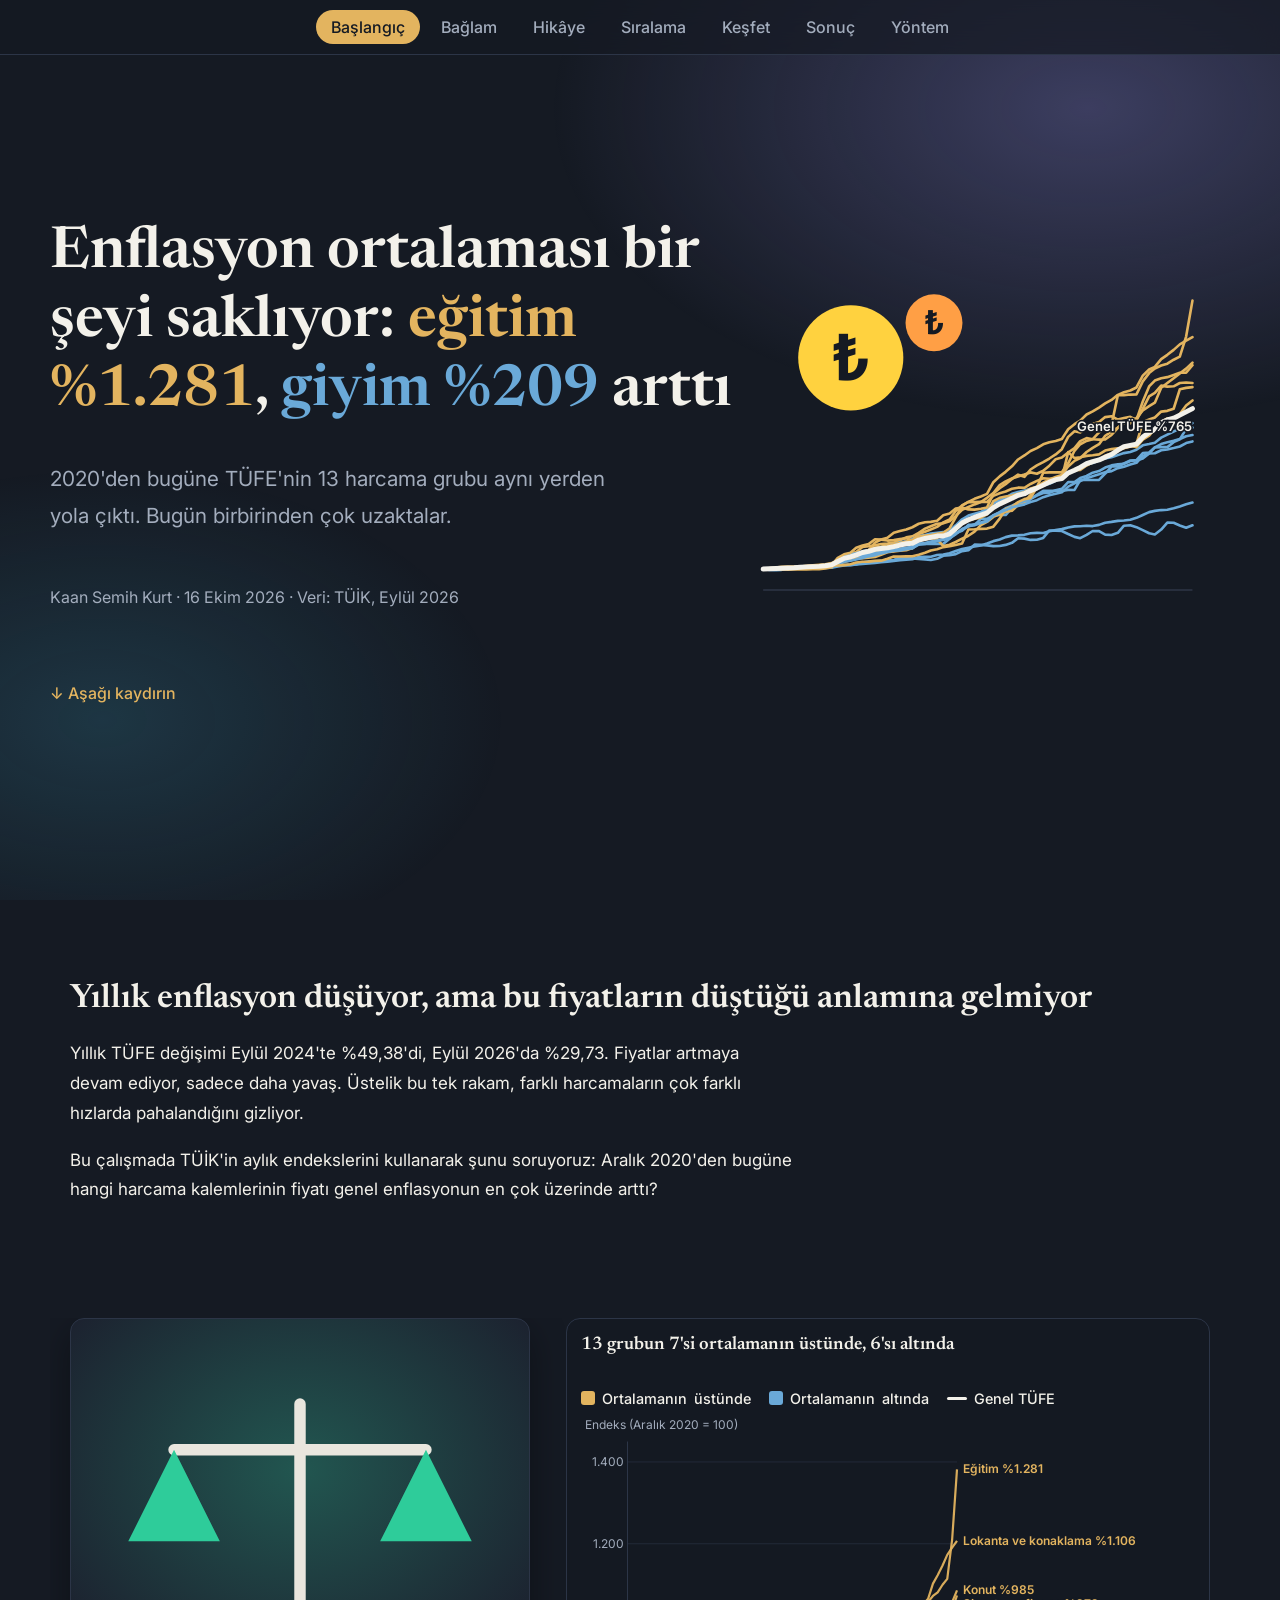
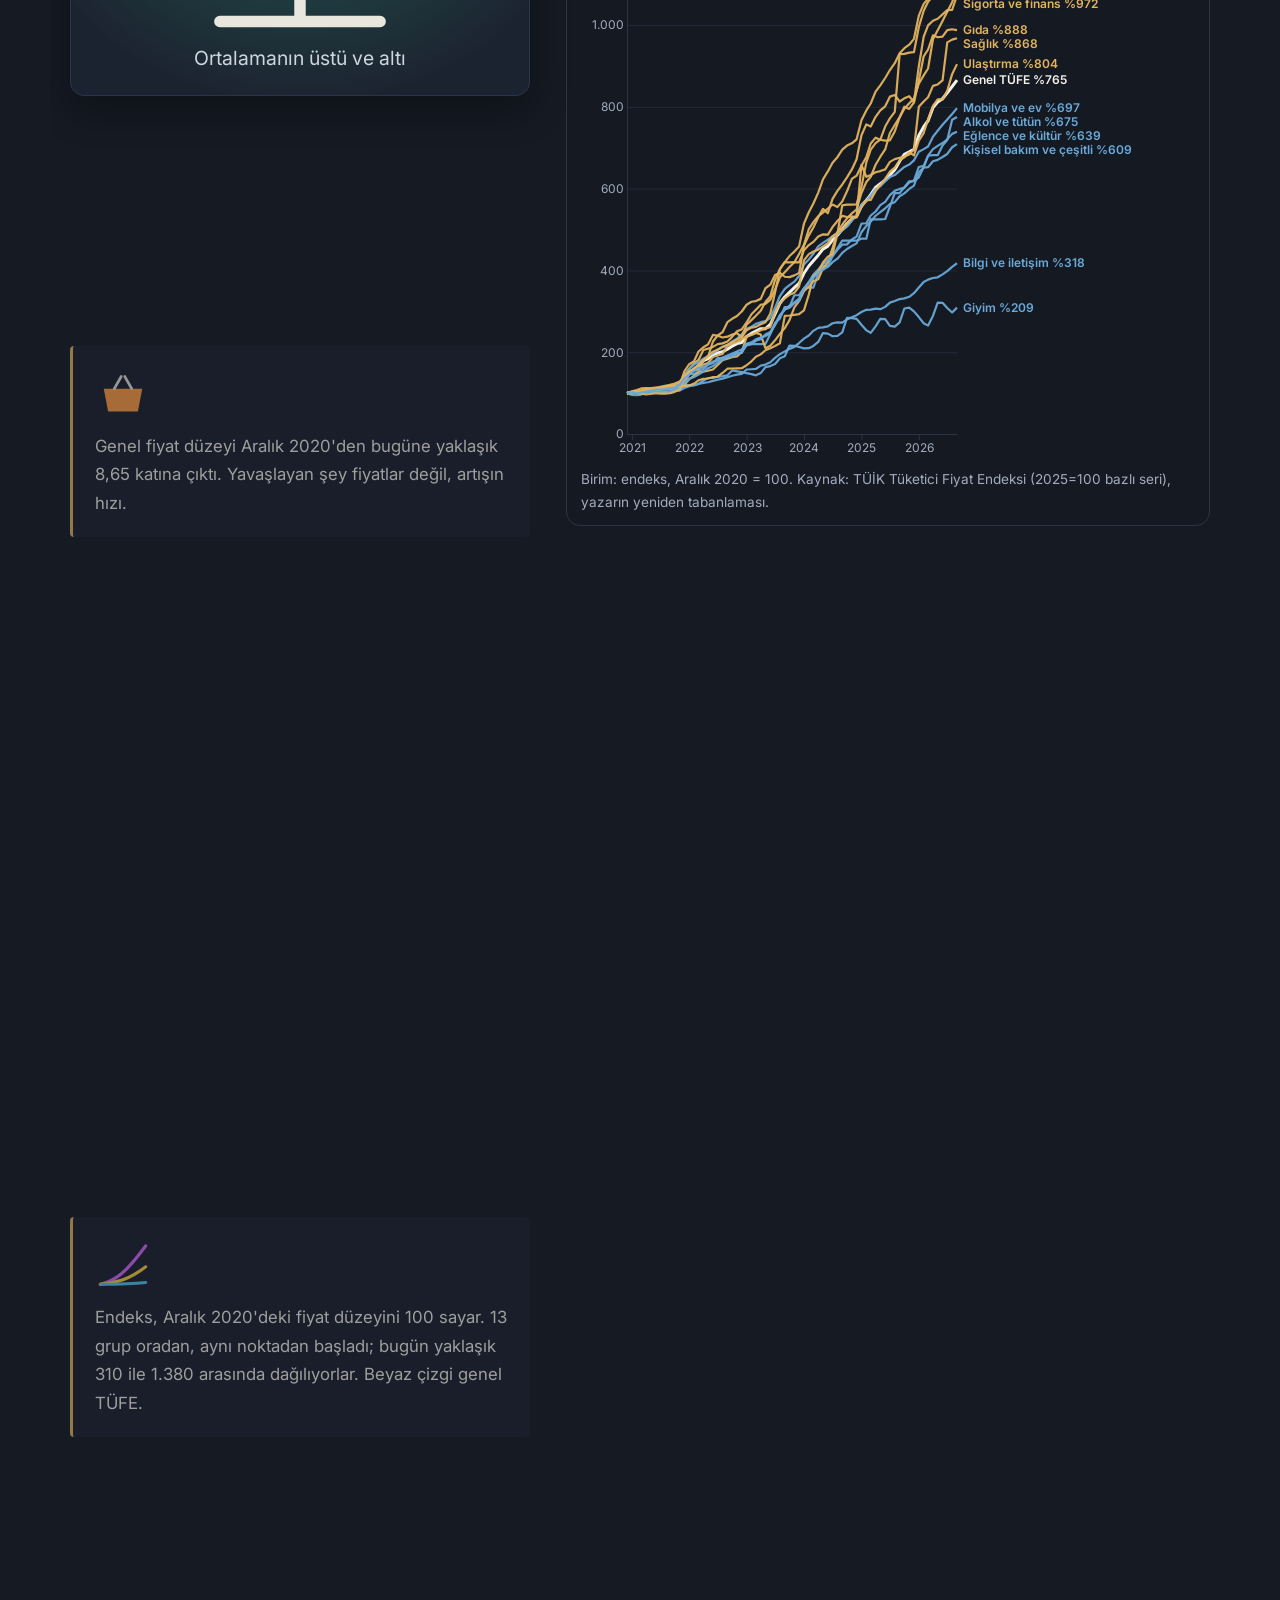
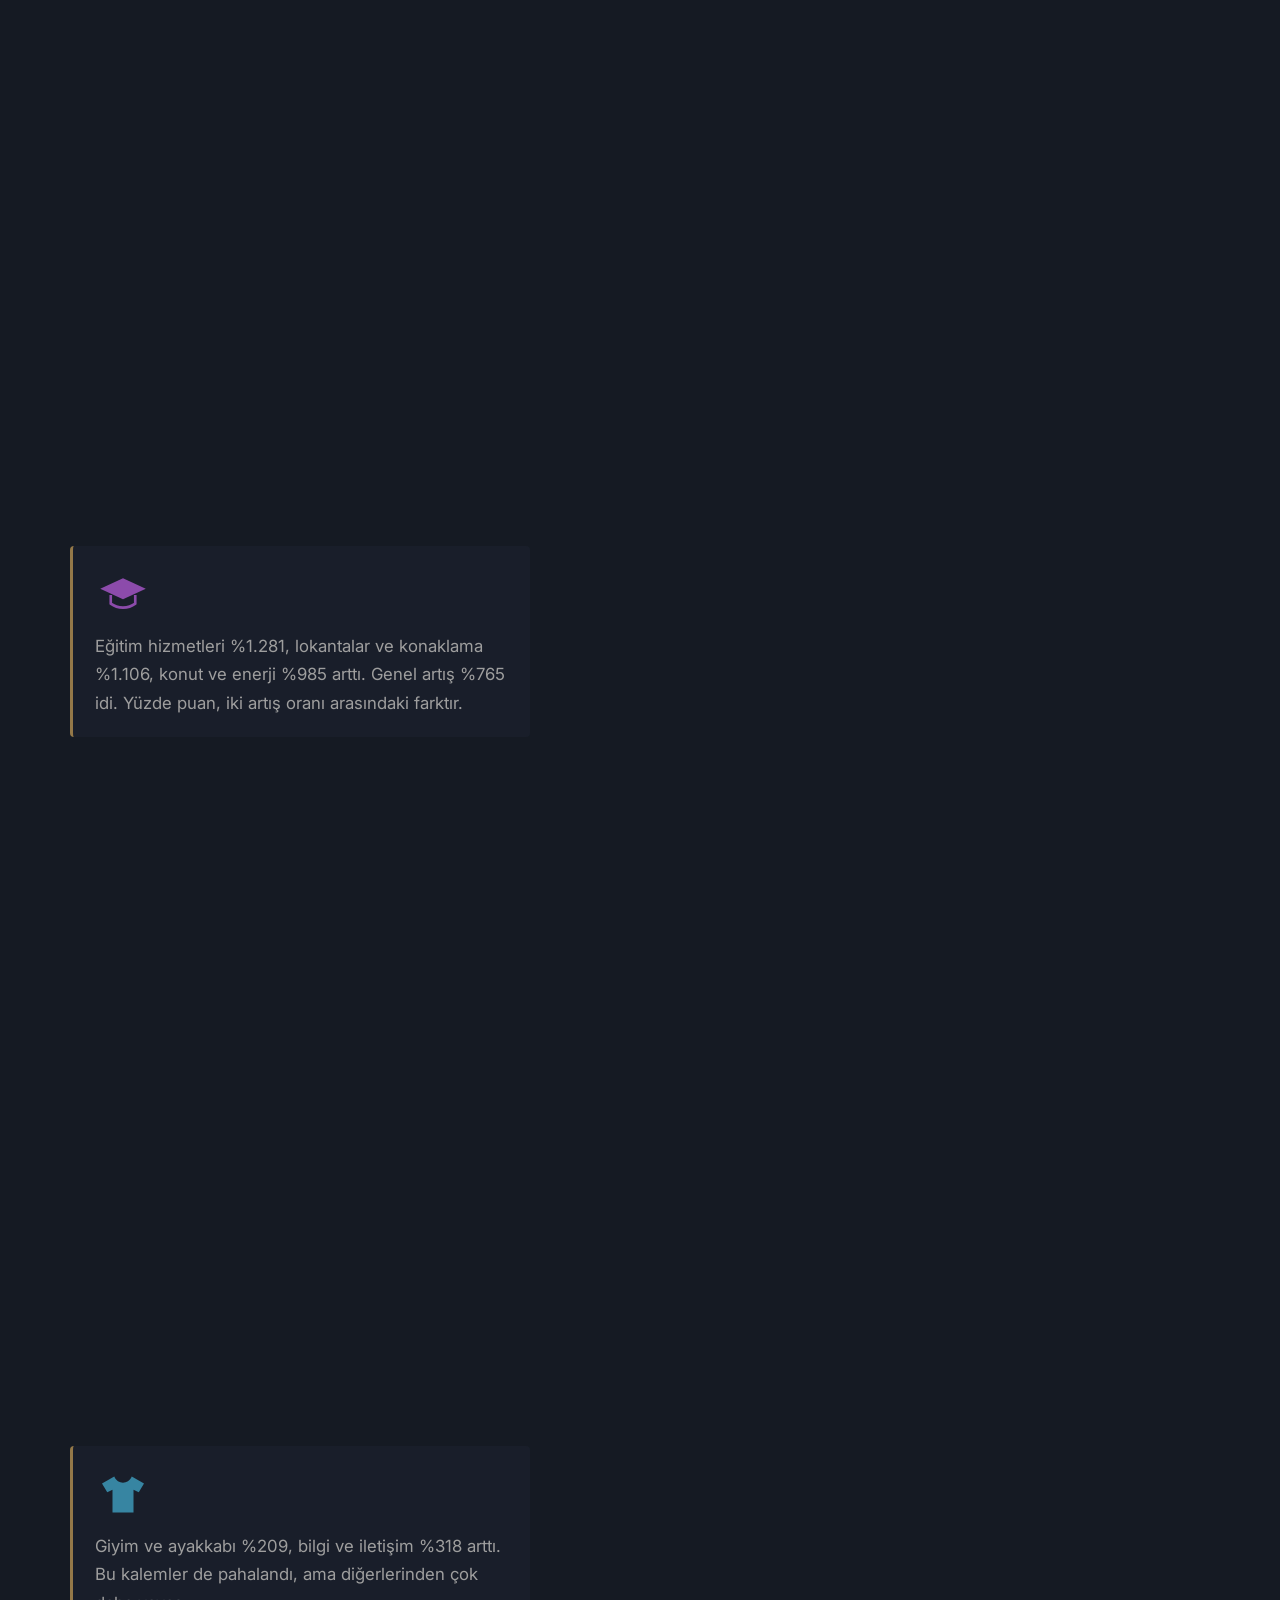
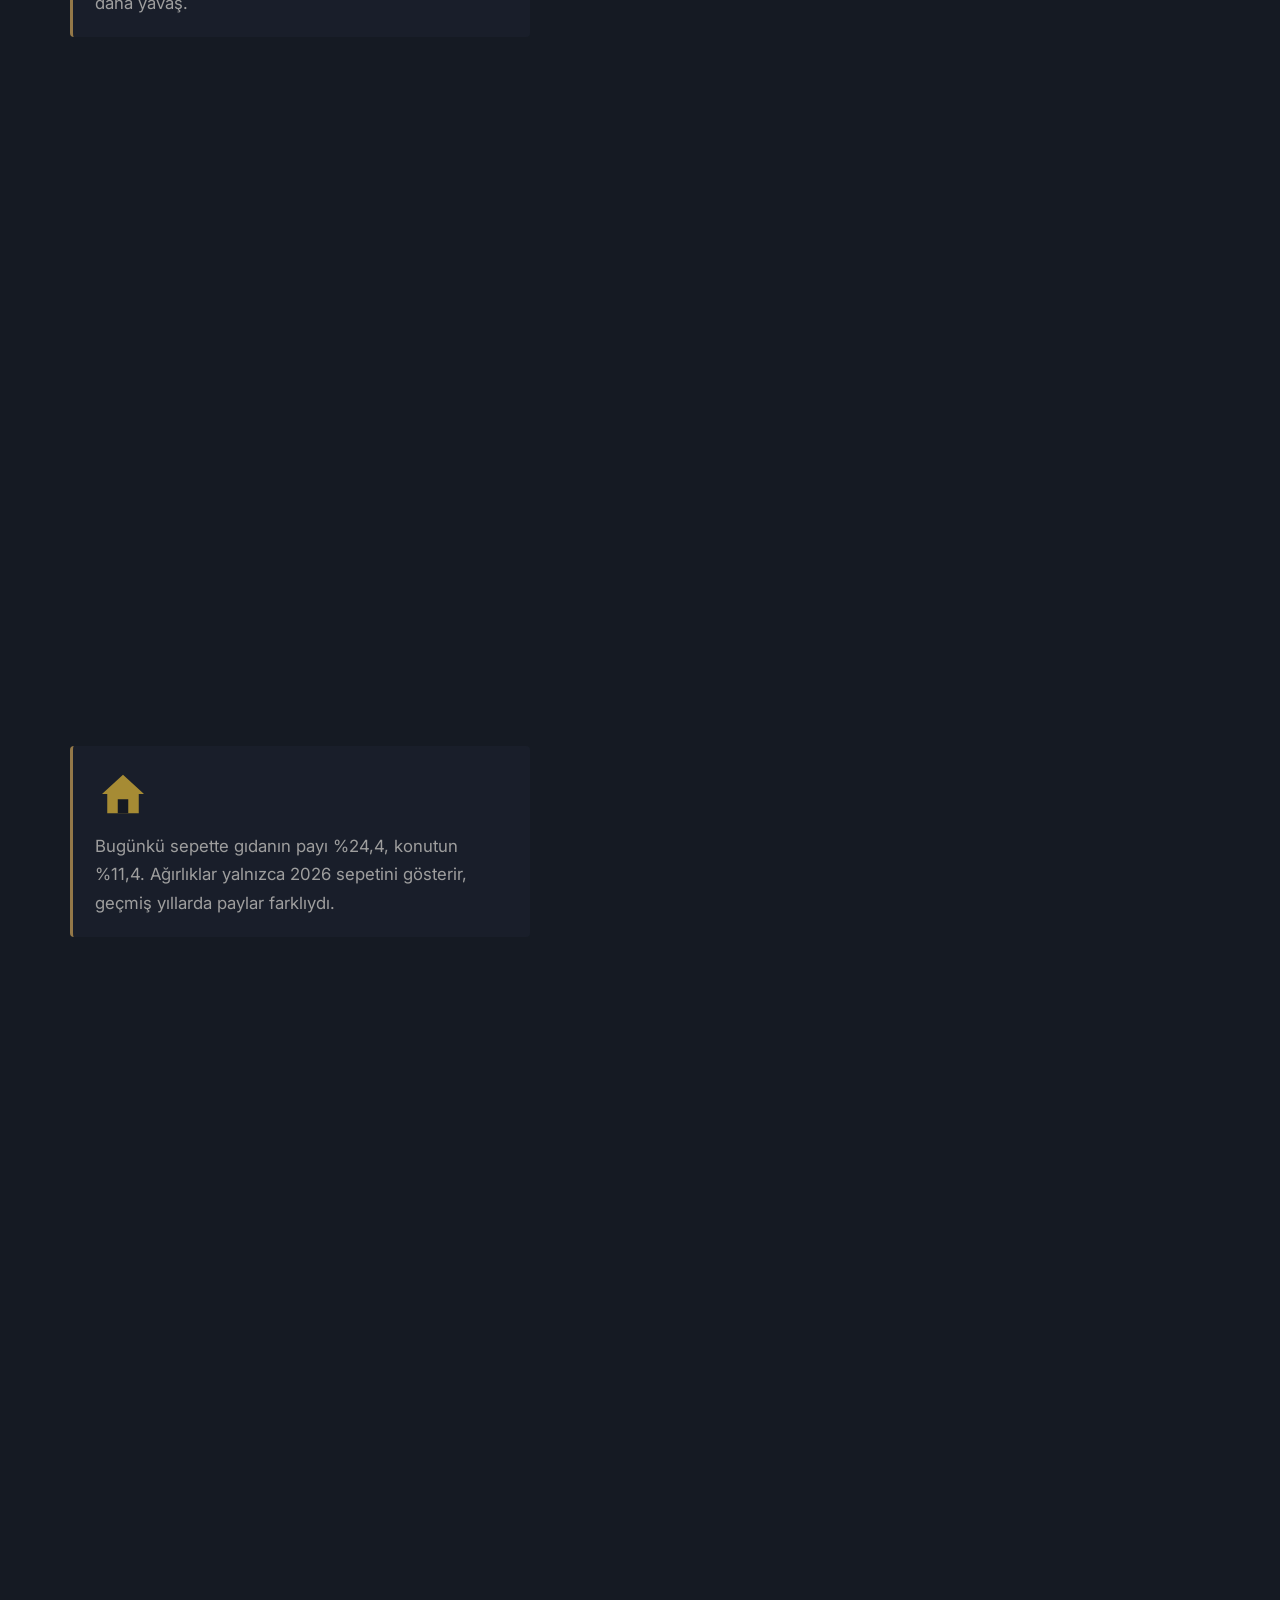
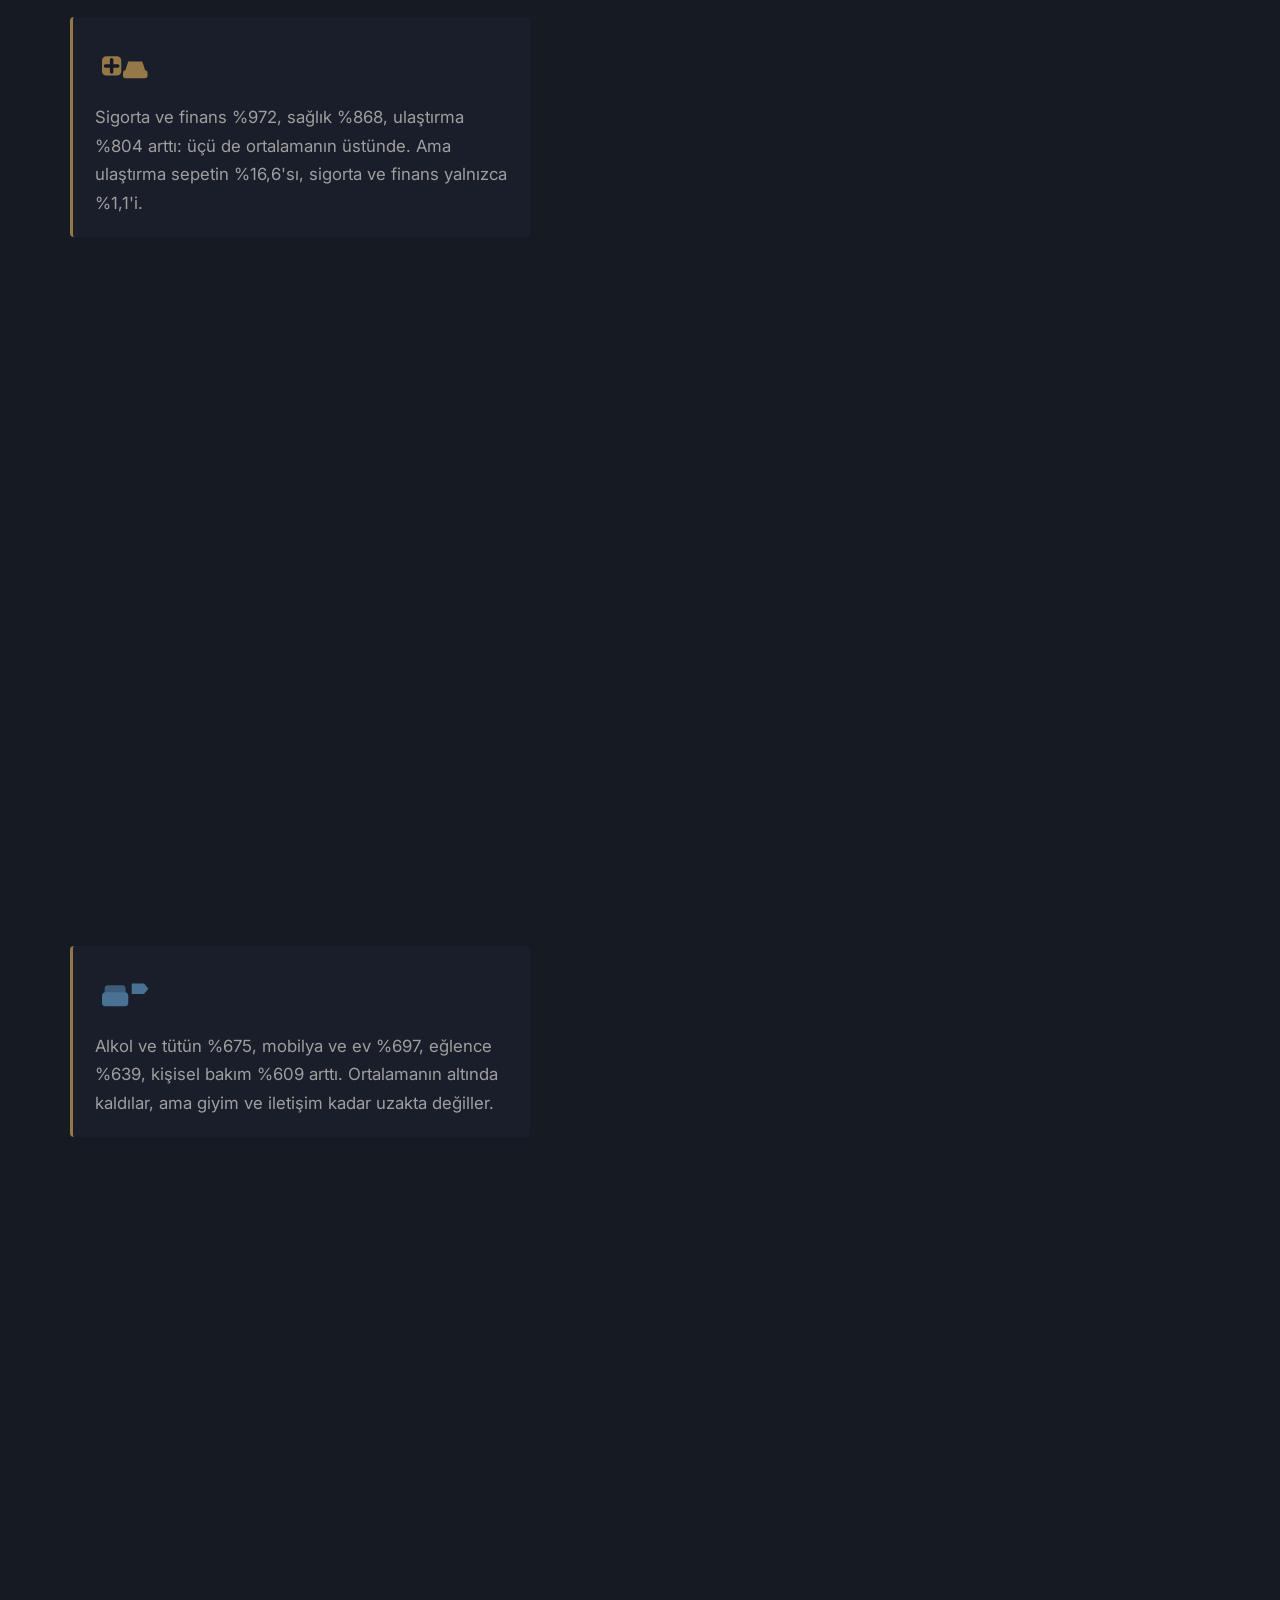
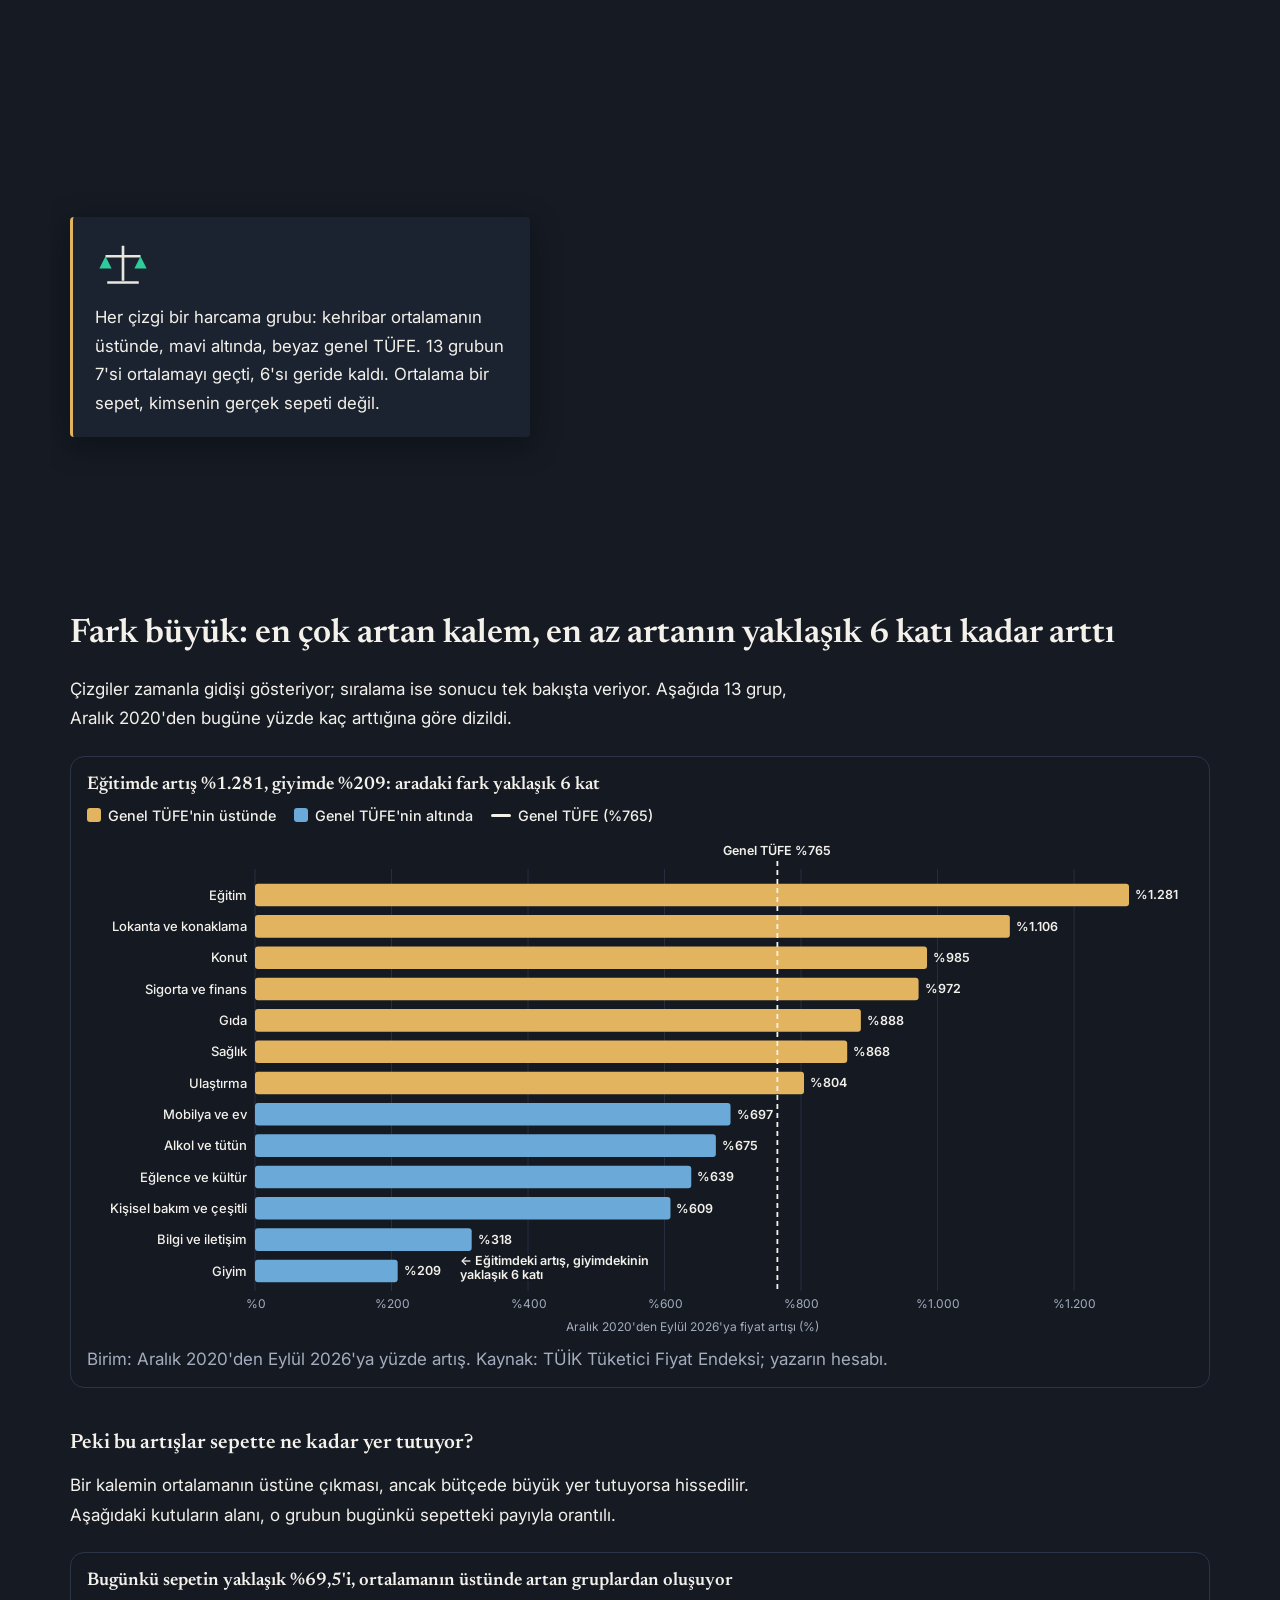
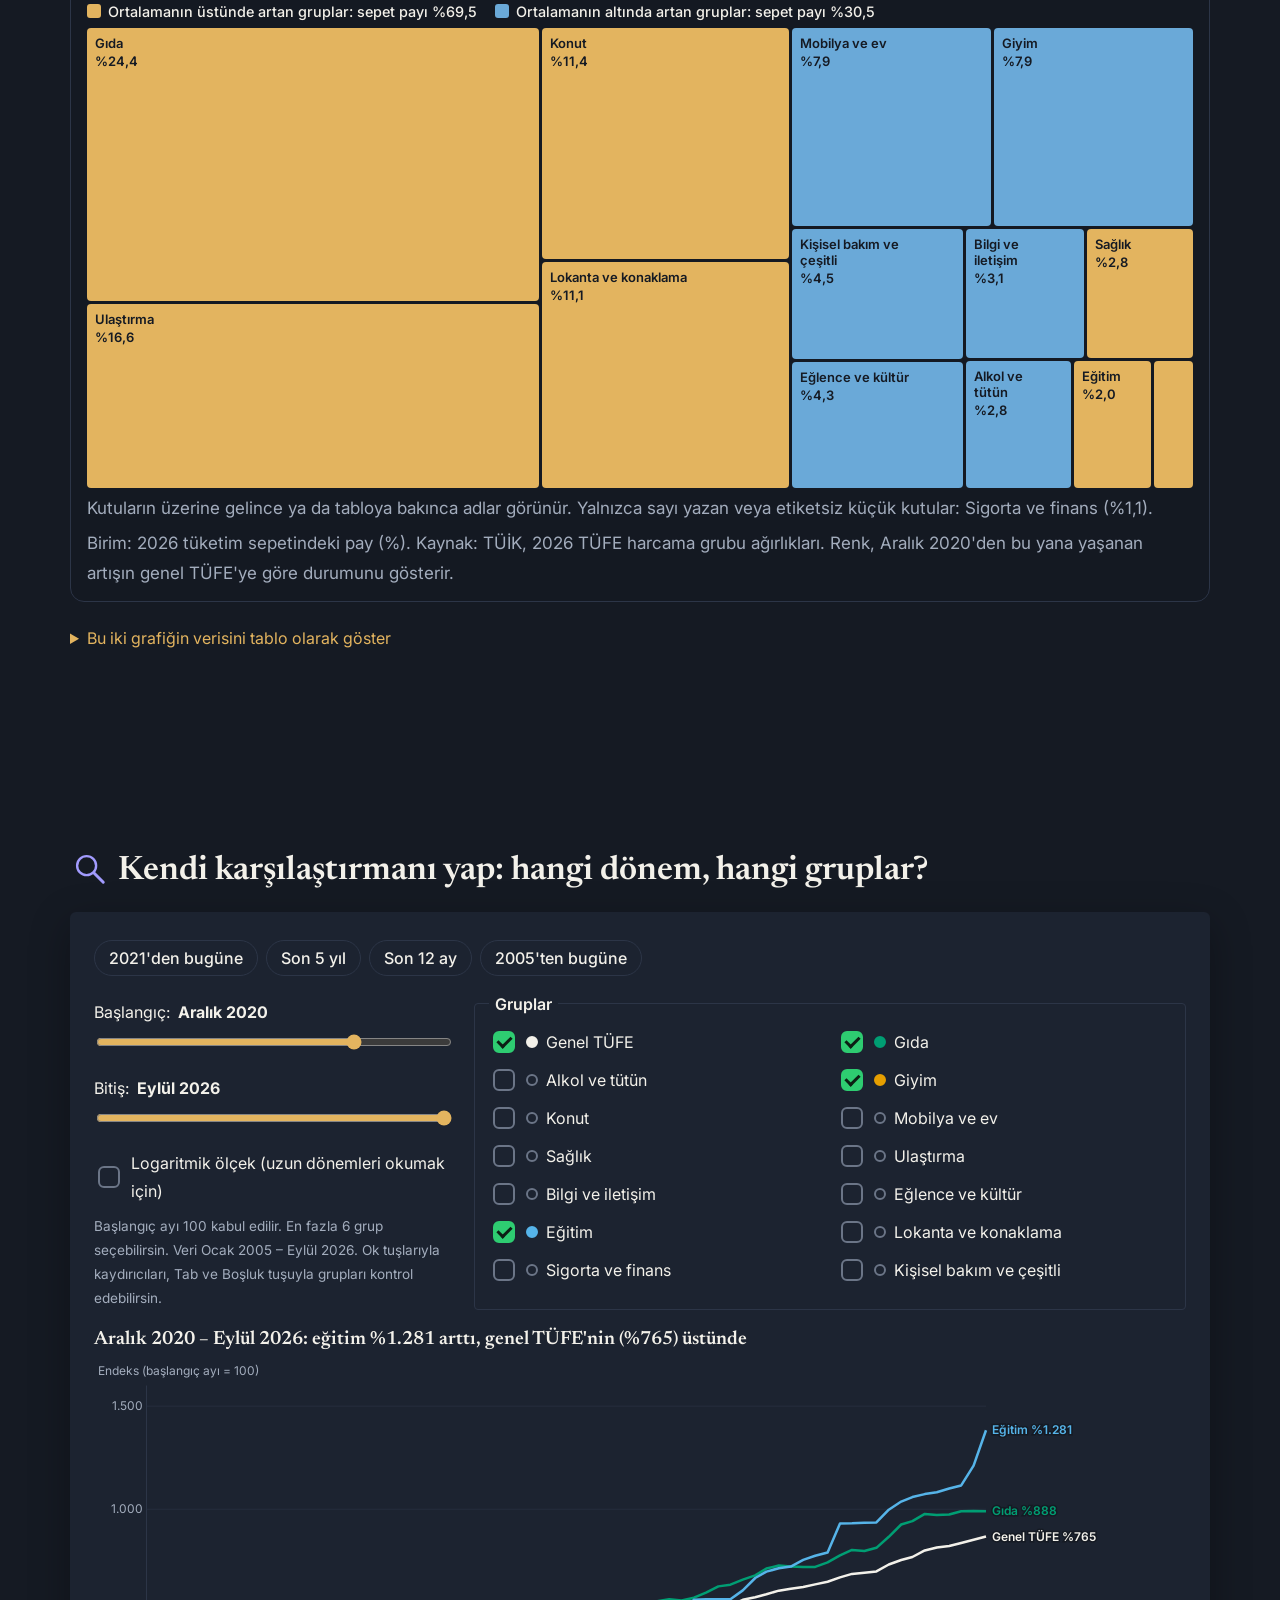
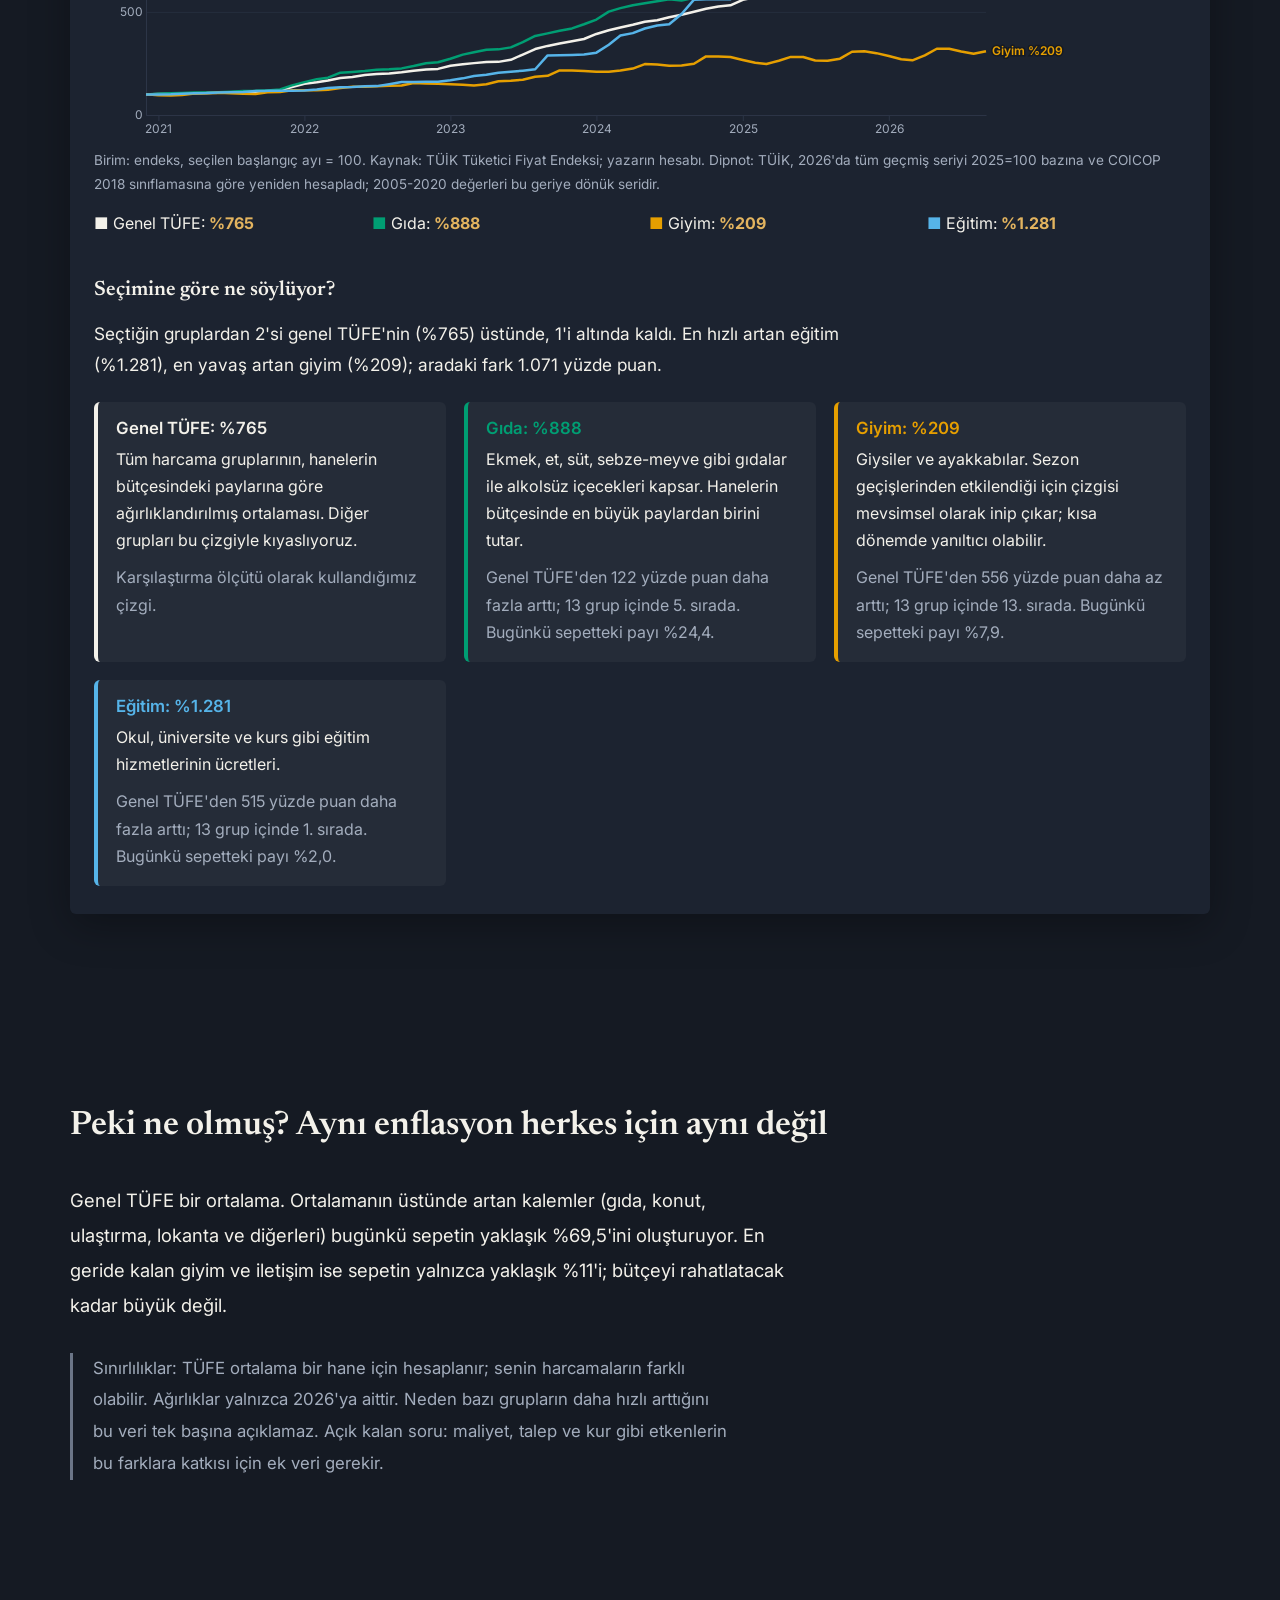
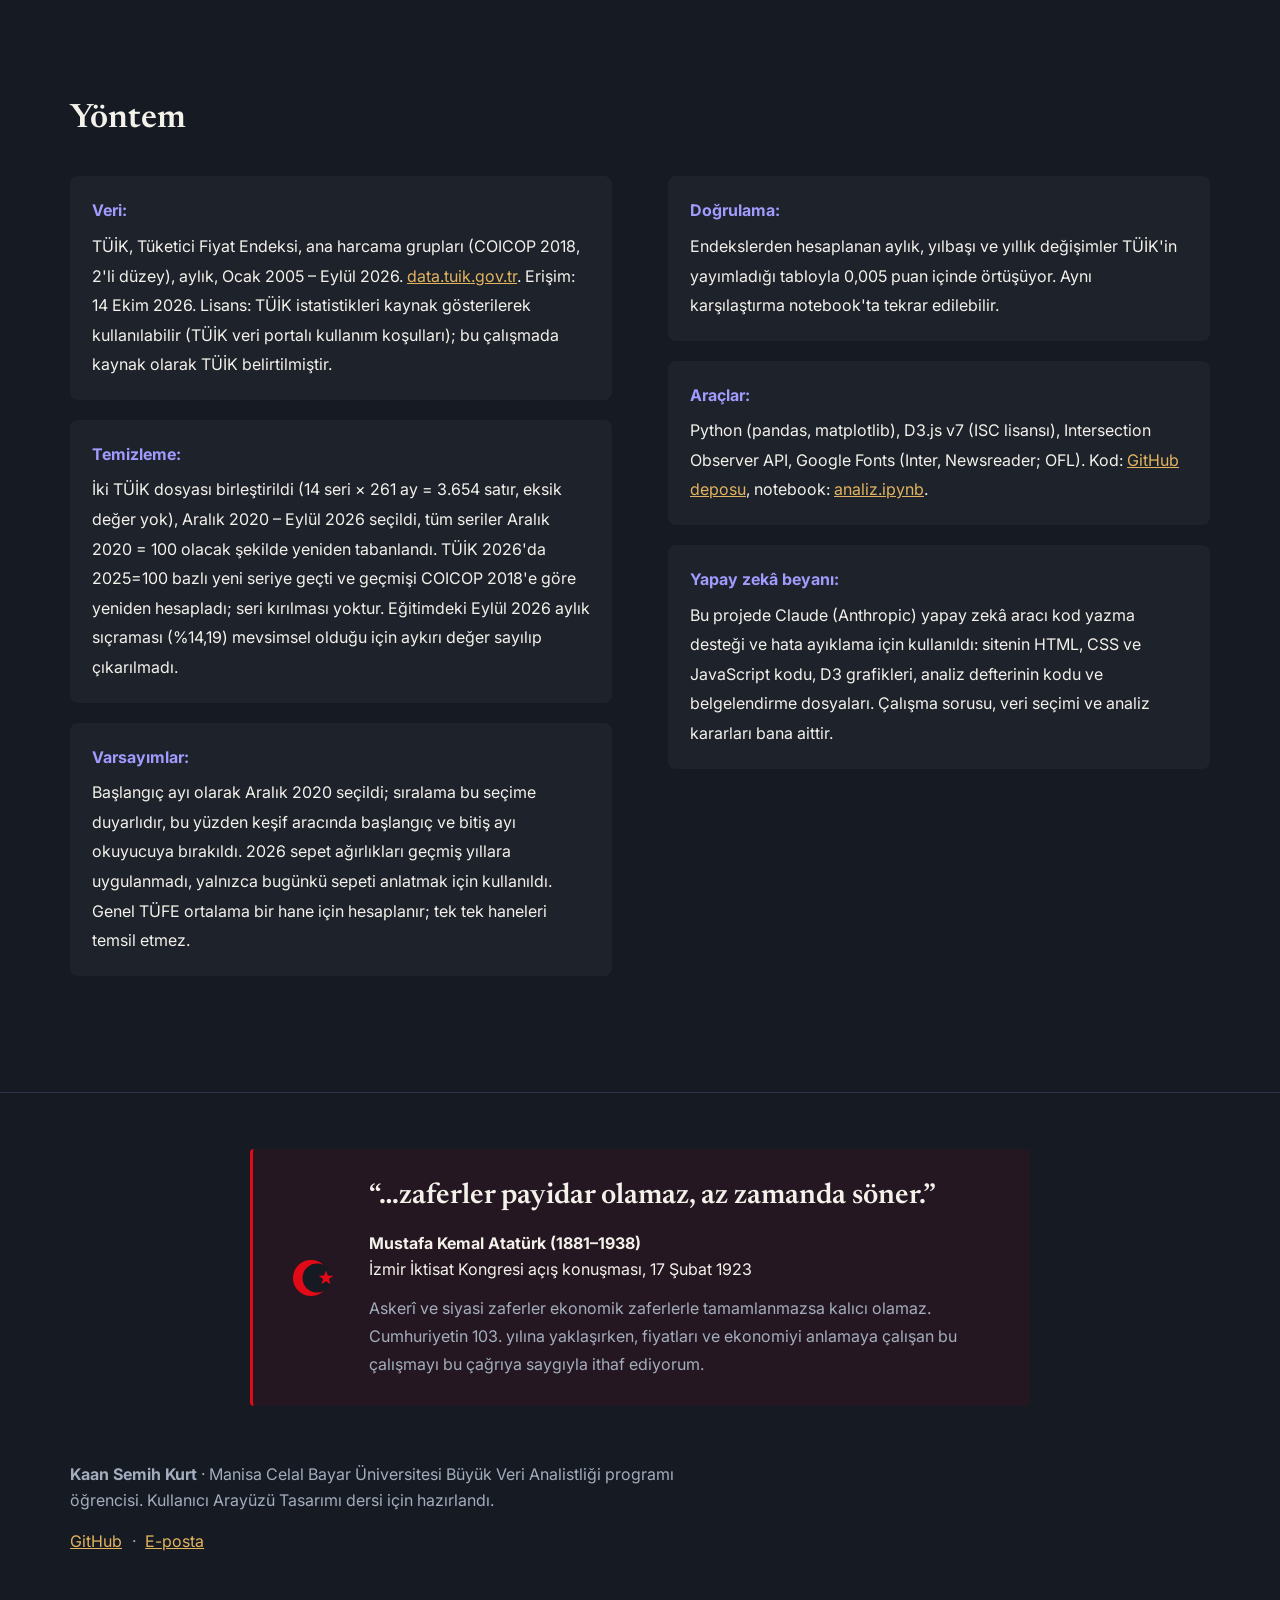
==== commit c24d14a5: "Portfolyo yazımı Portföy olarak düzeltildi Co-Authored-By: Claude Sonnet 5.5 <noreply@anthropic.com>" ====
--- a/site/index.html
+++ b/site/index.html
@@ -26,7 +26,7 @@
 <div class="progress" id="prog" aria-hidden="true"></div>
 <div class="bgfx" aria-hidden="true"><div class="bgl on"></div><div class="bgl"></div><div class="bgl"></div><div class="bgl"></div></div>
 <a class="skip" href="#hikaye">Hikâyeye geç</a>
-<nav class="topnav" aria-label="Hızlı erişim"><a class="back" data-link="portfolyo">← Portfolyo</a><a href="#baslangic">Başlangıç</a><a href="#baglam">Bağlam</a><a href="#scrolly">Hikâye</a><a href="#siralama">Sıralama</a><a href="#kesif">Keşfet</a><a href="#sonuc">Sonuç</a><a href="#yontem">Yöntem</a></nav>
+<nav class="topnav" aria-label="Hızlı erişim"><a class="back" data-link="portfoy">← Portföy</a><a href="#baslangic">Başlangıç</a><a href="#baglam">Bağlam</a><a href="#scrolly">Hikâye</a><a href="#siralama">Sıralama</a><a href="#kesif">Keşfet</a><a href="#sonuc">Sonuç</a><a href="#yontem">Yöntem</a></nav>
 <header class="wrap hero" id="baslangic" data-scene="0">
   <div class="hero-art" id="heroArt"></div>
   <h1>Enflasyon ortalaması bir şeyi saklıyor: <span class="up">eğitim %1.281</span>, <span class="down">giyim %209</span> arttı</h1>
@@ -146,7 +146,7 @@
     <p class="tn">Askerî ve siyasi zaferler ekonomik zaferlerle tamamlanmazsa kalıcı olamaz. Cumhuriyetin 103. yılına yaklaşırken, fiyatları ve ekonomiyi anlamaya çalışan bu çalışmayı bu çağrıya saygıyla ithaf ediyorum.</p></div>
   </aside>
   <p><b>Kaan Semih Kurt</b> · Manisa Celal Bayar Üniversitesi Büyük Veri Analistliği programı öğrencisi. Kullanıcı Arayüzü Tasarımı dersi için hazırlandı.</p>
-  <ul class="links"><li><a data-link="portfolyo">Portfolyo</a></li><li><a data-link="linkedin">LinkedIn</a></li><li><a data-link="githubProfil">GitHub</a></li><li><a data-link="eposta">E-posta</a></li></ul>
+  <ul class="links"><li><a data-link="portfoy">Portföy</a></li><li><a data-link="linkedin">LinkedIn</a></li><li><a data-link="githubProfil">GitHub</a></li><li><a data-link="eposta">E-posta</a></li></ul>
 </div></footer>
 
 <script src="js/d3.min.js"></script>
